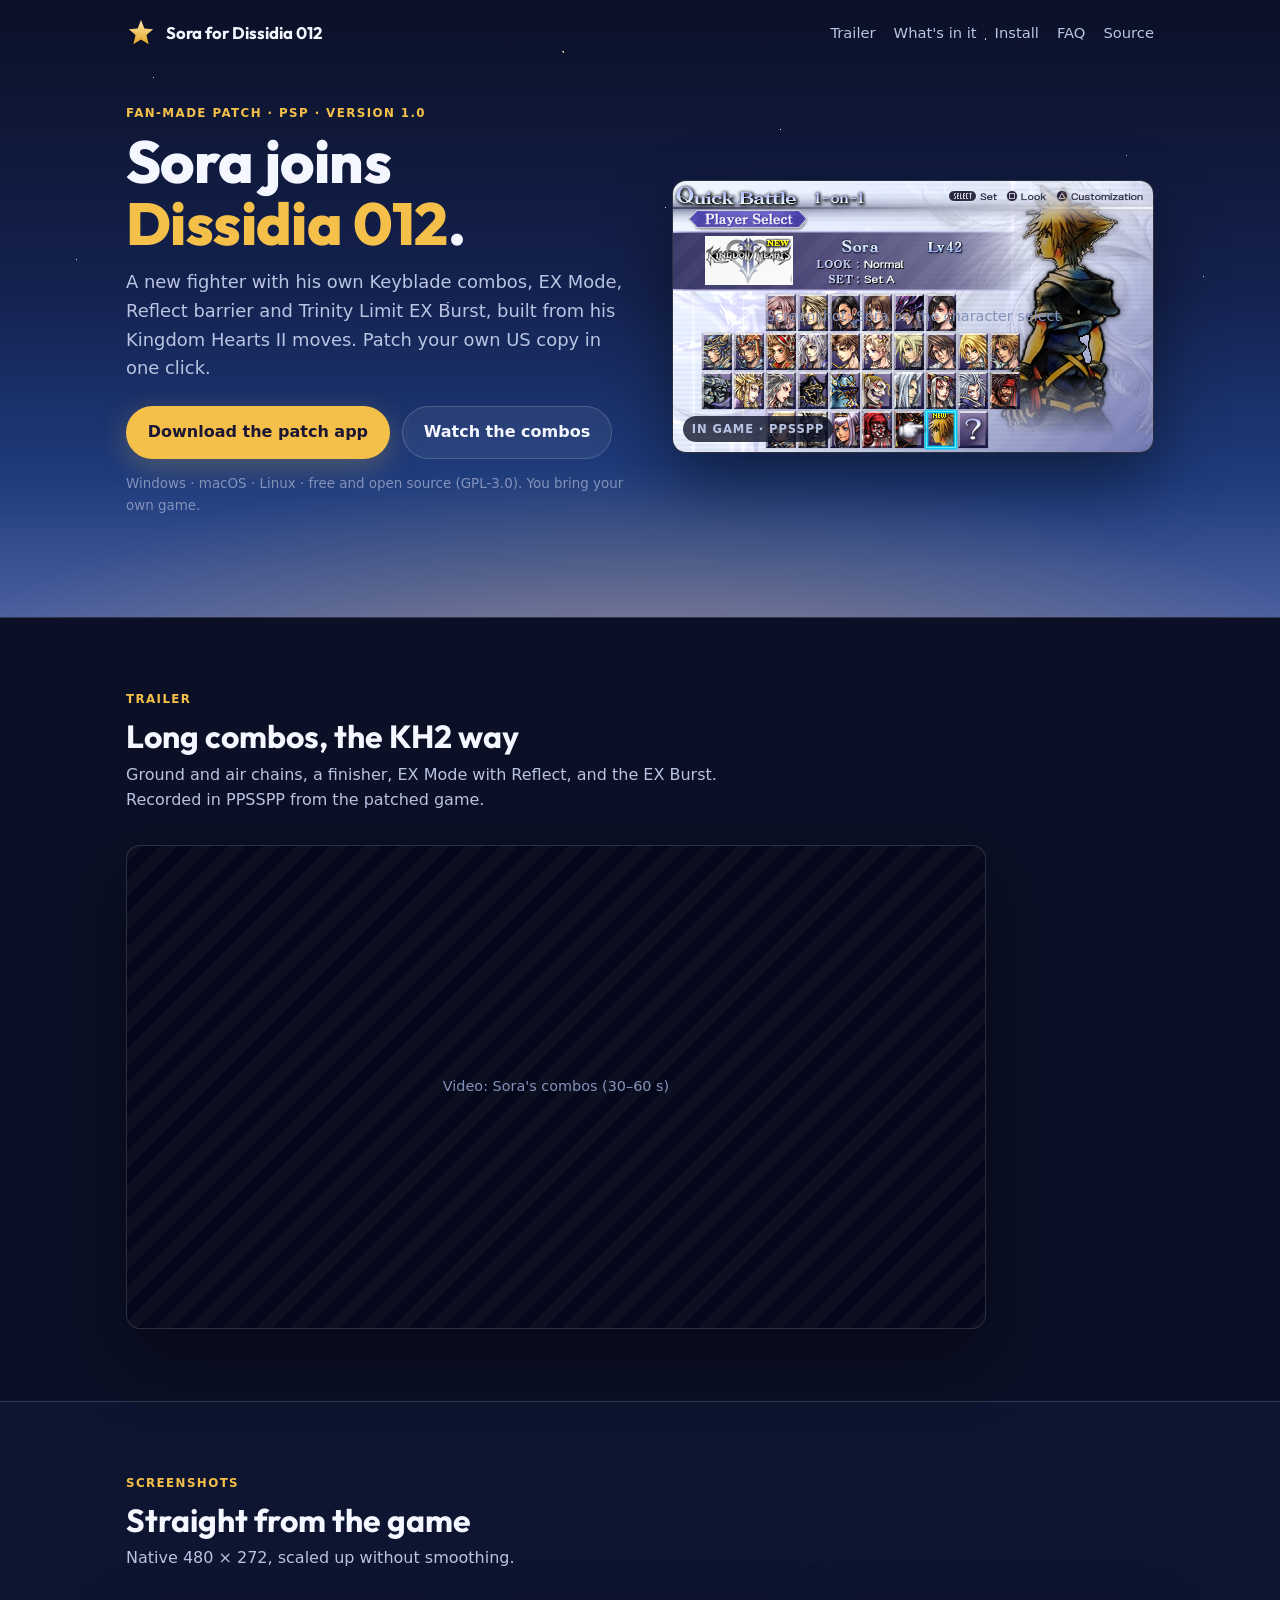
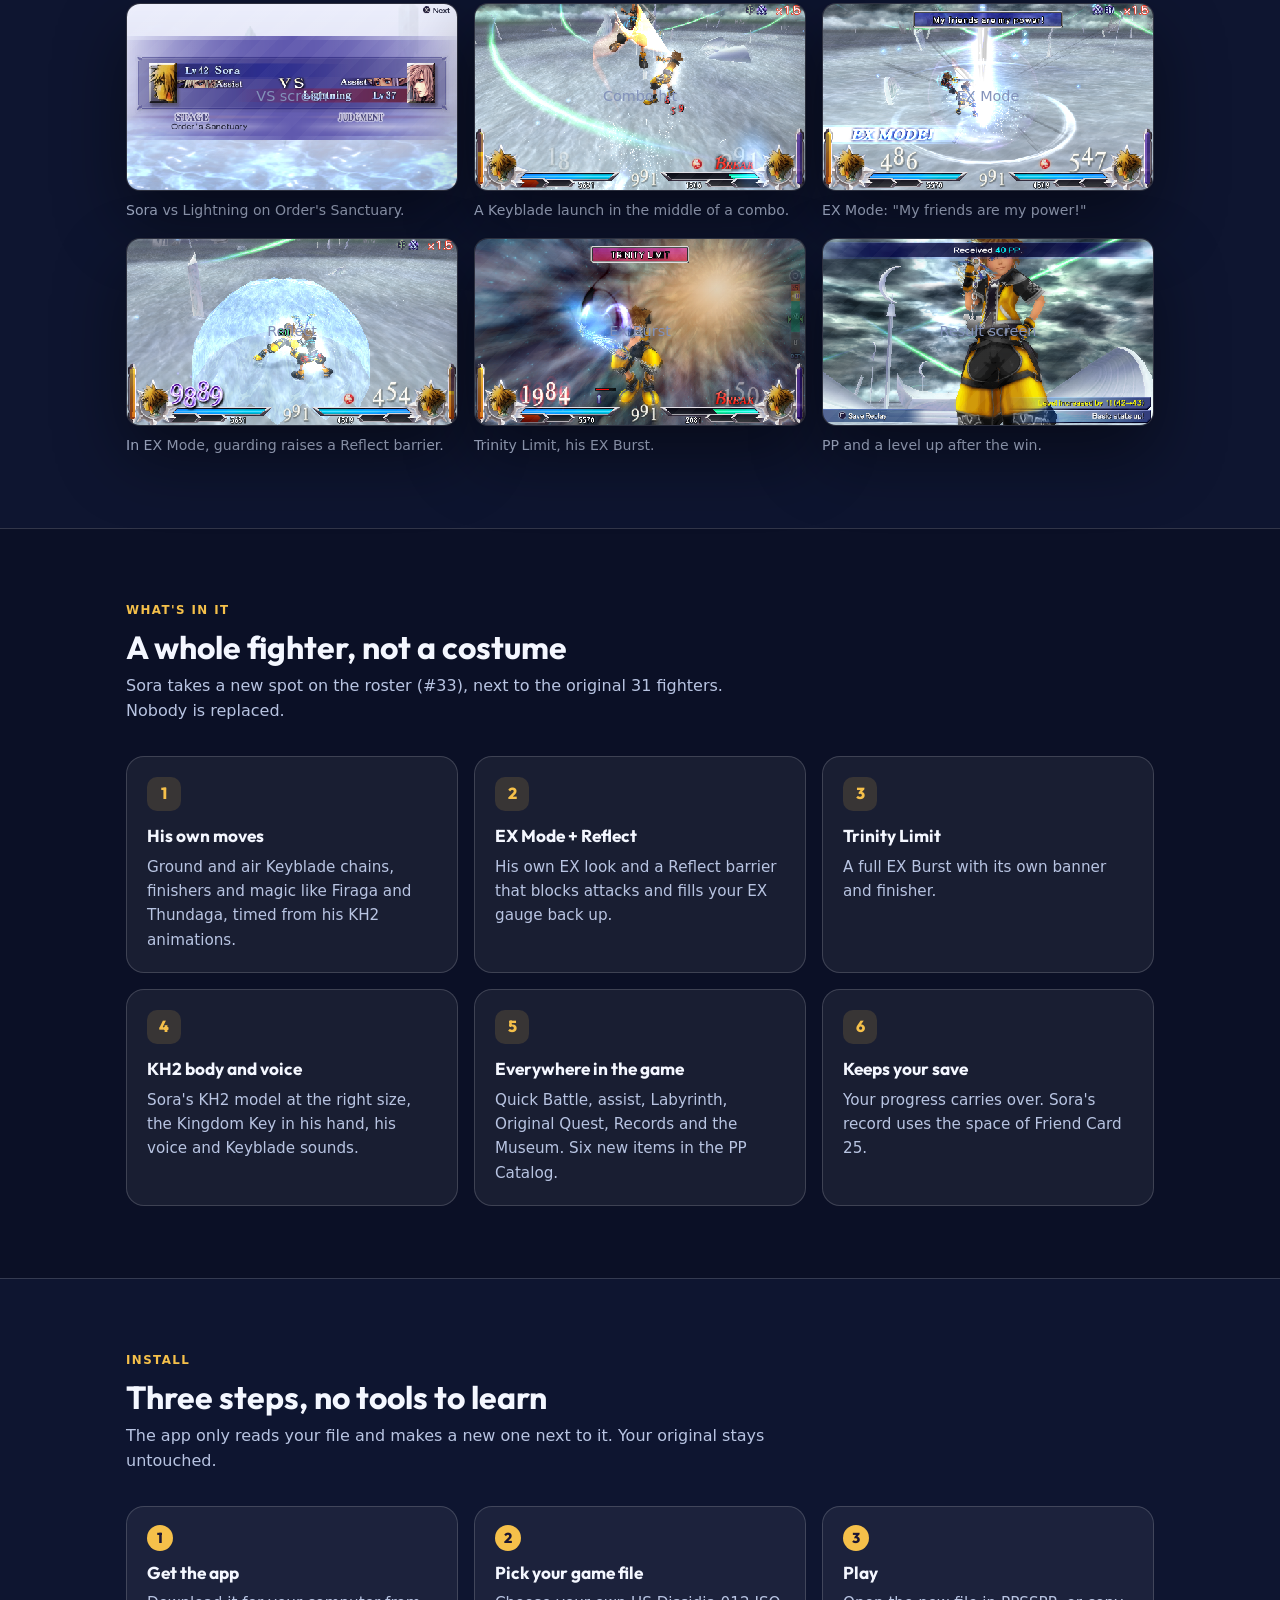
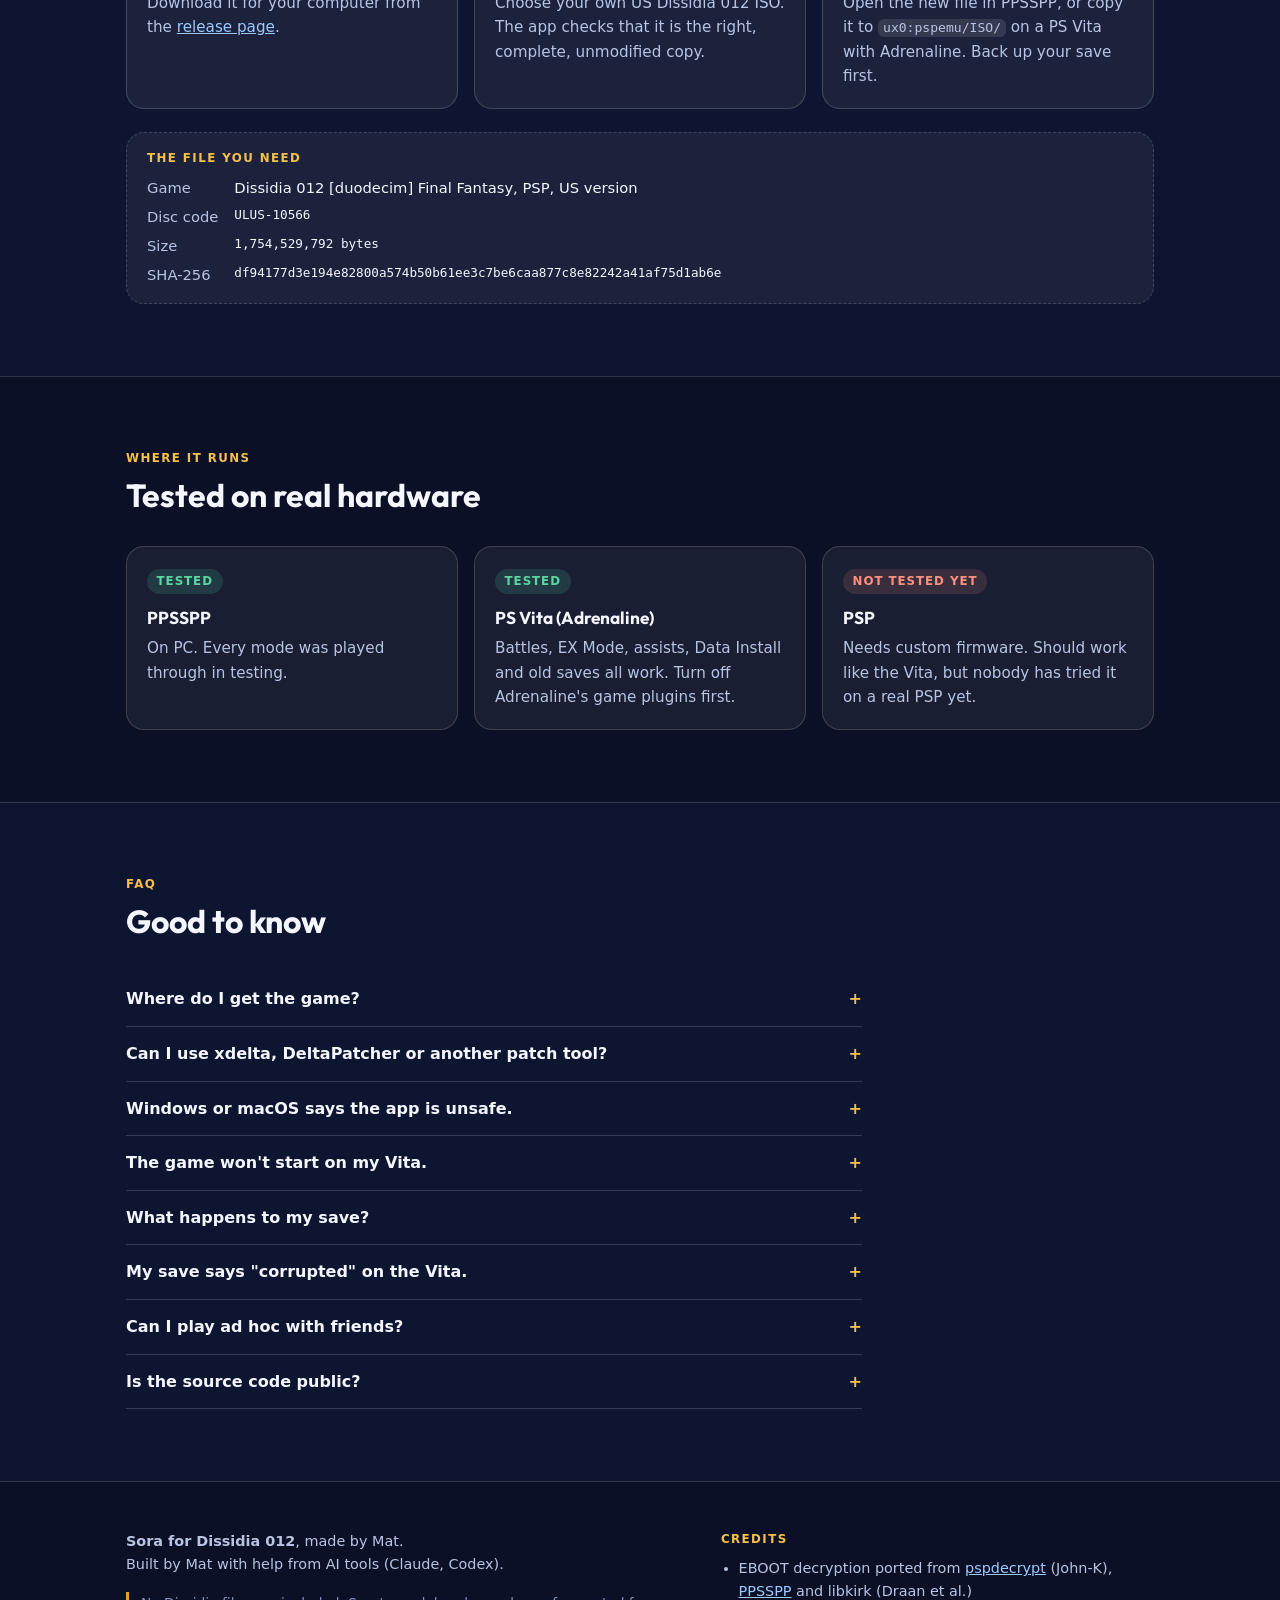
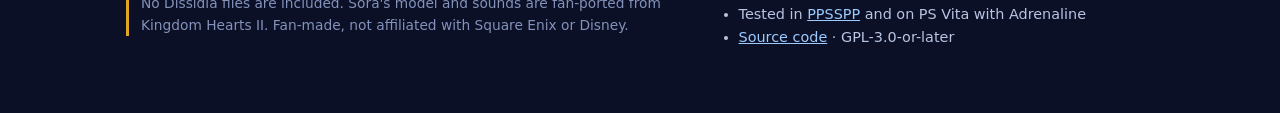
==== site/index.html @ dd11aa54 "Landing page; deploy it to Pages when a release is published site/ holds the landing page. pages.yml" ====
<!doctype html>
<html lang="en">
<head>
<meta charset="utf-8">
<meta name="viewport" content="width=device-width, initial-scale=1, viewport-fit=cover">
<title>Sora for Dissidia 012</title>
<meta name="description" content="A fan-made patch that adds Sora as a new fighter to your own US copy of Dissidia 012 for PSP. Works in PPSSPP and on PS Vita.">
<link rel="preconnect" href="https://fonts.googleapis.com">
<link rel="preconnect" href="https://fonts.gstatic.com" crossorigin>
<link rel="stylesheet" href="https://fonts.googleapis.com/css2?family=Outfit:wght@500;700;800&display=swap">
<style>
:root {
  --night: #0B1026; --deep: #142250; --dusk: #1F3C7D; --sky: #3D7BE0; --sky-light: #9CCBFF;
  --gold: #F5C04A; --gold-deep: #E0A526; --peach: #FFB58A;
  --text: #F4F7FF; --muted: #B8C4E2; --faint: #8392BA;
  --panel: rgba(255,255,255,.06); --panel-strong: rgba(255,255,255,.11); --line: rgba(255,255,255,.16);
  --ok: #5BD6A0; --warn: #FF8F7F; --on-gold: #1B1633;
  --radius: 18px;
  color-scheme: dark;
}
* { box-sizing: border-box; }
html { scroll-behavior: smooth; }
body {
  margin: 0; color: var(--text); background: var(--night);
  font: 16px/1.6 "Segoe UI Variable", "Segoe UI", system-ui, -apple-system, "SF Pro Text", Ubuntu, Cantarell, "Noto Sans", sans-serif;
}
.wrap { max-width: 1060px; margin: 0 auto; padding-left: max(16px, env(safe-area-inset-left, 0px)); padding-right: max(16px, env(safe-area-inset-right, 0px)); }
h1, h2, h3, .brand { font-family: "Outfit", "Segoe UI", system-ui, sans-serif; text-wrap: balance; }
h2 { font-size: clamp(1.5rem, 3.2vw, 2rem); line-height: 1.2; margin: 0 0 .4rem; }
h3 { font-size: 1.08rem; margin: 0 0 .3rem; }
p { margin: 0 0 .8rem; }
a { color: var(--sky-light); }
a:hover { color: var(--gold); }
.label { font-size: .74rem; font-weight: 700; letter-spacing: .12em; text-transform: uppercase; color: var(--gold); margin: 0 0 .5rem; }
.muted { color: var(--muted); }
code, .mono { font-family: ui-monospace, "SF Mono", "Cascadia Mono", "DejaVu Sans Mono", monospace; font-size: .86em; }
code { background: var(--panel-strong); padding: .1em .38em; border-radius: 6px; overflow-wrap: anywhere; }

/* ---------- top + hero: night to dawn sky (our own art, drawn in CSS) */
.sky-band { position: relative; overflow: hidden;
  background: linear-gradient(180deg, var(--night) 0%, var(--deep) 48%, var(--dusk) 78%, #4B5FA0 100%); }
.sky-band::before { content: ""; position: absolute; inset: 0 0 30% 0; opacity: .85; pointer-events: none;
  background-image:
    radial-gradient(1.4px 1.4px at 12% 18%, #fff 50%, transparent 51%), radial-gradient(1px 1px at 28% 42%, #fff 50%, transparent 51%),
    radial-gradient(1.8px 1.8px at 44% 12%, #FFE7A8 50%, transparent 51%), radial-gradient(1px 1px at 61% 30%, #fff 50%, transparent 51%),
    radial-gradient(1.4px 1.4px at 77% 9%, #fff 50%, transparent 51%), radial-gradient(1px 1px at 88% 36%, #CFE4FF 50%, transparent 51%),
    radial-gradient(1.2px 1.2px at 6% 60%, #fff 50%, transparent 51%), radial-gradient(1px 1px at 94% 64%, #fff 50%, transparent 51%),
    radial-gradient(1.6px 1.6px at 35% 70%, #CFE4FF 50%, transparent 51%), radial-gradient(1px 1px at 70% 58%, #fff 50%, transparent 51%),
    radial-gradient(1.2px 1.2px at 52% 48%, #fff 50%, transparent 51%), radial-gradient(1px 1px at 18% 80%, #fff 50%, transparent 51%);
  animation: twinkle 6s ease-in-out infinite alternate; }
.sky-band::after { content: ""; position: absolute; left: -10%; right: -10%; bottom: -140px; height: 300px; pointer-events: none;
  background: radial-gradient(ellipse at 50% 100%, rgba(255,181,138,.45), rgba(245,192,74,.12) 45%, transparent 70%); }
@keyframes twinkle { from { opacity: .55; } to { opacity: .9; } }
@media (prefers-reduced-motion: reduce) { .sky-band::before { animation: none; } html { scroll-behavior: auto; } }

header.top { position: relative; z-index: 1; padding-block: 18px 0; }
header.top .wrap { display: flex; align-items: center; justify-content: space-between; gap: 12px; flex-wrap: wrap; }
.brand { display: flex; align-items: center; gap: 10px; font-weight: 700; font-size: 1.05rem; color: var(--text); text-decoration: none; }
.brand svg { width: 30px; height: 30px; flex: none; }
nav.links { display: flex; gap: 18px; flex-wrap: wrap; font-size: .92rem; }
nav.links a { color: var(--muted); text-decoration: none; }
nav.links a:hover { color: var(--text); }

.hero { position: relative; z-index: 1; padding-block: 56px 88px; }
.hero .wrap { display: grid; grid-template-columns: 1.05fr 1fr; gap: 40px; align-items: center; }
.hero h1 { font-size: clamp(2.3rem, 6vw, 3.7rem); line-height: 1.04; margin: 0 0 .9rem; font-weight: 800; letter-spacing: -.01em; }
.hero h1 em { font-style: normal; color: var(--gold); }
.hero .lead { font-size: 1.12rem; color: var(--muted); max-width: 34rem; margin-bottom: 1.4rem; }
.hero > .wrap > div { min-width: 0; }
.cta { display: flex; gap: 12px; flex-wrap: wrap; align-items: center; }
.btn { display: inline-flex; align-items: center; gap: .5rem; font-weight: 700; font-size: 1rem; text-decoration: none;
  padding: .8rem 1.3rem; border-radius: 999px; border: 1px solid transparent; transition: transform .15s ease, background .15s ease; }
.btn:hover { transform: translateY(-1px); }
.btn-gold { background: var(--gold); color: var(--on-gold); box-shadow: 0 8px 28px rgba(245,192,74,.25); }
.btn-gold:hover { background: #FFD066; color: var(--on-gold); }
.btn-ghost { background: var(--panel); color: var(--text); border-color: var(--line); }
.btn-ghost:hover { background: var(--panel-strong); color: var(--text); }
.fine { font-size: .84rem; color: var(--faint); margin-top: .9rem; }

.screen { position: relative; border-radius: 14px; overflow: hidden; background: #05081A; border: 1px solid var(--line);
  aspect-ratio: 480 / 272; max-width: 100%; box-shadow: 0 30px 70px rgba(0,0,0,.45); }
.screen img, .screen video { width: 100%; height: 100%; object-fit: cover; display: block; image-rendering: pixelated; }
.screen .ph { position: absolute; inset: 0; display: grid; place-items: center; text-align: center; color: var(--faint); font-size: .9rem; padding: 12px;
  background: repeating-linear-gradient(135deg, rgba(255,255,255,.03) 0 12px, transparent 12px 24px); }
.screen .tag { position: absolute; left: 10px; bottom: 10px; font-size: .72rem; font-weight: 700; letter-spacing: .08em; text-transform: uppercase;
  background: rgba(11,16,38,.78); color: var(--muted); padding: .25rem .55rem; border-radius: 999px; }

/* ---------- sections */
section.block { padding-block: 72px; border-top: 1px solid var(--line); }
section.block:nth-of-type(even) { background: #0E1530; }
.intro { max-width: 40rem; margin-bottom: 2rem; }

.video-frame { max-width: 860px; }
.video-frame .screen { aspect-ratio: 16 / 9; }
.video-frame .screen video { object-fit: contain; background: #000; }

.gallery { display: grid; grid-template-columns: repeat(3, minmax(0, 1fr)); gap: 16px; }
.gallery figure { margin: 0; min-width: 0; }
.gallery figcaption { font-size: .88rem; color: var(--muted); margin-top: .5rem; }

.features { display: grid; grid-template-columns: repeat(3, minmax(0, 1fr)); gap: 16px; }
.card { background: var(--panel); border: 1px solid var(--line); border-radius: var(--radius); padding: 20px; min-width: 0; }
.card p { color: var(--muted); margin: 0; font-size: .95rem; }
.card .ic { width: 34px; height: 34px; border-radius: 10px; display: grid; place-items: center; margin-bottom: .7rem;
  background: rgba(245,192,74,.14); color: var(--gold); font-weight: 800; font-family: "Outfit", sans-serif; }

.steps { display: grid; grid-template-columns: repeat(3, minmax(0, 1fr)); gap: 16px; counter-reset: s; }
.step { position: relative; padding-top: 52px; }
.step::before { counter-increment: s; content: counter(s); position: absolute; top: 18px; left: 20px; width: 26px; height: 26px; border-radius: 50%;
  background: var(--gold); color: var(--on-gold); font: 800 .9rem/26px "Outfit", sans-serif; text-align: center; }
.check { margin-top: 1.4rem; background: var(--panel); border: 1px dashed var(--line); border-radius: var(--radius); padding: 16px 20px; }
.check dl { display: grid; grid-template-columns: max-content minmax(0, 1fr); gap: .35rem 1rem; margin: 0; font-size: .92rem; }
.check dt { color: var(--muted); }
.check dd { margin: 0; min-width: 0; overflow-wrap: anywhere; }

.platforms { display: grid; grid-template-columns: repeat(3, minmax(0, 1fr)); gap: 16px; }
.status { display: inline-block; font-size: .74rem; font-weight: 700; letter-spacing: .08em; text-transform: uppercase; padding: .2rem .6rem; border-radius: 999px; margin-bottom: .6rem; }
.status.ok { background: rgba(91,214,160,.15); color: var(--ok); }
.status.no { background: rgba(255,143,127,.14); color: var(--warn); }

.faq { max-width: 46rem; }
.faq details { border-bottom: 1px solid var(--line); padding: 14px 0; }
.faq summary { cursor: pointer; font-weight: 600; list-style: none; display: flex; justify-content: space-between; gap: 12px; }
.faq summary::-webkit-details-marker { display: none; }
.faq summary::after { content: "+"; color: var(--gold); font-weight: 800; }
.faq details[open] summary::after { content: "–"; }
.faq details p { color: var(--muted); margin: .6rem 0 0; }

footer { padding-block: 48px 64px; border-top: 1px solid var(--line); background: var(--night); font-size: .9rem; color: var(--muted); }
footer .cols { display: grid; grid-template-columns: 1.3fr 1fr; gap: 32px; }
footer .cols > div { min-width: 0; }
footer .notice { font-size: .86rem; color: var(--faint); border-left: 3px solid var(--gold-deep); padding-left: 12px; margin-top: 1rem; }
footer ul { margin: .3rem 0 0; padding-left: 1.1rem; }

@media (max-width: 860px) {
  .hero .wrap { grid-template-columns: 1fr; }
  .gallery, .features, .steps, .platforms { grid-template-columns: repeat(2, minmax(0, 1fr)); }
  footer .cols { grid-template-columns: 1fr; }
}
@media (max-width: 560px) {
  .gallery, .features, .steps, .platforms { grid-template-columns: 1fr; }
  .hero { padding-block: 36px 64px; }
  nav.links { display: none; }
  .check dl { grid-template-columns: 1fr; }
  .check dd { margin-bottom: .4rem; }
}
</style>
<style>img{max-width:100%}[hidden]{display:none!important}</style>
</head>
<body>

<div class="sky-band">
  <header class="top">
    <div class="wrap">
      <a class="brand" href="#">
        <svg viewBox="0 0 32 32" aria-hidden="true"><defs><linearGradient id="g" x1="0" y1="0" x2="0" y2="1"><stop offset="0" stop-color="#FFE7A8"/><stop offset="1" stop-color="#E0A526"/></linearGradient></defs><path d="M16 2l3.6 9.1L29 12l-7.2 6.1L24.2 28 16 22.8 7.8 28l2.4-9.9L3 12l9.4-.9z" fill="url(#g)"/></svg>
        Sora for Dissidia 012
      </a>
      <nav class="links" aria-label="Sections">
        <a href="#trailer">Trailer</a><a href="#features">What's in it</a><a href="#install">Install</a><a href="#faq">FAQ</a>
        <a href="https://github.com/MatNyaga/sora-fan-patch">Source</a>
      </nav>
    </div>
  </header>

  <div class="hero">
    <div class="wrap">
      <div>
        <p class="label">Fan-made patch · PSP · version 1.0</p>
        <h1>Sora joins <em>Dissidia 012</em>.</h1>
        <p class="lead">A new fighter with his own Keyblade combos, EX Mode, Reflect barrier and Trinity Limit EX Burst, built from his Kingdom Hearts II moves. Patch your own US copy in one click.</p>
        <div class="cta">
          <a class="btn btn-gold" href="https://github.com/MatNyaga/sora-fan-patch/releases/latest">Download the patch app</a>
          <a class="btn btn-ghost" href="#trailer">Watch the combos</a>
        </div>
        <p class="fine">Windows · macOS · Linux · free and open source (GPL-3.0). You bring your own game.</p>
      </div>
      <div class="screen" id="hero-shot">
        <img src="media/shots/01-select-sora-cell.png" alt="Sora on the character select screen" onerror="this.remove()">
        <div class="ph">Screenshot: Sora on the character select</div>
        <span class="tag">In game · PPSSPP</span>
      </div>
    </div>
  </div>
</div>

<section class="block" id="trailer">
  <div class="wrap">
    <div class="intro">
      <p class="label">Trailer</p>
      <h2>Long combos, the KH2 way</h2>
      <p class="muted">Ground and air chains, a finisher, EX Mode with Reflect, and the EX Burst. Recorded in PPSSPP from the patched game.</p>
    </div>
    <div class="video-frame">
      <div class="screen">
        <video src="media/sora-combos.mp4" poster="media/shots/04-battle-intro.png" controls preload="metadata" playsinline onerror="this.remove()"></video>
        <div class="ph">Video: Sora's combos (30–60 s)</div>
      </div>
    </div>
  </div>
</section>

<section class="block" id="shots">
  <div class="wrap">
    <div class="intro">
      <p class="label">Screenshots</p>
      <h2>Straight from the game</h2>
      <p class="muted">Native 480 × 272, scaled up without smoothing.</p>
    </div>
    <div class="gallery" id="gallery">
      <figure><div class="screen"><img src="media/shots/03-vs-screen.png" alt="VS screen, Sora against Lightning" loading="lazy" onerror="this.remove()"><div class="ph">VS screen</div></div><figcaption>Sora vs Lightning on Order's Sanctuary.</figcaption></figure>
      <figure><div class="screen"><img src="media/shots/05-combo-launch-hit.png" alt="Sora launching an opponent mid-combo" loading="lazy" onerror="this.remove()"><div class="ph">Combo hit</div></div><figcaption>A Keyblade launch in the middle of a combo.</figcaption></figure>
      <figure><div class="screen"><img src="media/shots/06-ex-mode-activation.png" alt="Sora entering EX Mode" loading="lazy" onerror="this.remove()"><div class="ph">EX Mode</div></div><figcaption>EX Mode: "My friends are my power!"</figcaption></figure>
      <figure><div class="screen"><img src="media/shots/07-ex-reflect-barrier.png" alt="Reflect barrier around Sora" loading="lazy" onerror="this.remove()"><div class="ph">Reflect</div></div><figcaption>In EX Mode, guarding raises a Reflect barrier.</figcaption></figure>
      <figure><div class="screen"><img src="media/shots/08-ex-burst-trinity-limit.png" alt="Trinity Limit EX Burst banner" loading="lazy" onerror="this.remove()"><div class="ph">EX Burst</div></div><figcaption>Trinity Limit, his EX Burst.</figcaption></figure>
      <figure><div class="screen"><img src="media/shots/10-result-screen.png" alt="Result screen after a win" loading="lazy" onerror="this.remove()"><div class="ph">Result screen</div></div><figcaption>PP and a level up after the win.</figcaption></figure>
    </div>
  </div>
</section>

<section class="block" id="features">
  <div class="wrap">
    <div class="intro">
      <p class="label">What's in it</p>
      <h2>A whole fighter, not a costume</h2>
      <p class="muted">Sora takes a new spot on the roster (#33), next to the original 31 fighters. Nobody is replaced.</p>
    </div>
    <div class="features">
      <div class="card"><div class="ic">1</div><h3>His own moves</h3><p>Ground and air Keyblade chains, finishers and magic like Firaga and Thundaga, timed from his KH2 animations.</p></div>
      <div class="card"><div class="ic">2</div><h3>EX Mode + Reflect</h3><p>His own EX look and a Reflect barrier that blocks attacks and fills your EX gauge back up.</p></div>
      <div class="card"><div class="ic">3</div><h3>Trinity Limit</h3><p>A full EX Burst with its own banner and finisher.</p></div>
      <div class="card"><div class="ic">4</div><h3>KH2 body and voice</h3><p>Sora's KH2 model at the right size, the Kingdom Key in his hand, his voice and Keyblade sounds.</p></div>
      <div class="card"><div class="ic">5</div><h3>Everywhere in the game</h3><p>Quick Battle, assist, Labyrinth, Original Quest, Records and the Museum. Six new items in the PP Catalog.</p></div>
      <div class="card"><div class="ic">6</div><h3>Keeps your save</h3><p>Your progress carries over. Sora's record uses the space of Friend Card 25.</p></div>
    </div>
  </div>
</section>

<section class="block" id="install">
  <div class="wrap">
    <div class="intro">
      <p class="label">Install</p>
      <h2>Three steps, no tools to learn</h2>
      <p class="muted">The app only reads your file and makes a new one next to it. Your original stays untouched.</p>
    </div>
    <div class="steps">
      <div class="card step"><h3>Get the app</h3><p>Download it for your computer from the <a href="https://github.com/MatNyaga/sora-fan-patch/releases/latest">release page</a>.</p></div>
      <div class="card step"><h3>Pick your game file</h3><p>Choose your own US Dissidia 012 ISO. The app checks that it is the right, complete, unmodified copy.</p></div>
      <div class="card step"><h3>Play</h3><p>Open the new file in PPSSPP, or copy it to <code>ux0:pspemu/ISO/</code> on a PS Vita with Adrenaline. Back up your save first.</p></div>
    </div>
    <div class="check">
      <p class="label">The file you need</p>
      <dl>
        <dt>Game</dt><dd>Dissidia 012 [duodecim] Final Fantasy, PSP, US version</dd>
        <dt>Disc code</dt><dd class="mono">ULUS-10566</dd>
        <dt>Size</dt><dd class="mono">1,754,529,792 bytes</dd>
        <dt>SHA-256</dt><dd class="mono">df94177d3e194e82800a574b50b61ee3c7be6caa877c8e82242a41af75d1ab6e</dd>
      </dl>
    </div>
  </div>
</section>

<section class="block" id="platforms">
  <div class="wrap">
    <div class="intro">
      <p class="label">Where it runs</p>
      <h2>Tested on real hardware</h2>
    </div>
    <div class="platforms">
      <div class="card"><span class="status ok">Tested</span><h3>PPSSPP</h3><p>On PC. Every mode was played through in testing.</p></div>
      <div class="card"><span class="status ok">Tested</span><h3>PS Vita (Adrenaline)</h3><p>Battles, EX Mode, assists, Data Install and old saves all work. Turn off Adrenaline's game plugins first.</p></div>
      <div class="card"><span class="status no">Not tested yet</span><h3>PSP</h3><p>Needs custom firmware. Should work like the Vita, but nobody has tried it on a real PSP yet.</p></div>
    </div>
  </div>
</section>

<section class="block" id="faq">
  <div class="wrap">
    <div class="intro"><p class="label">FAQ</p><h2>Good to know</h2></div>
    <div class="faq">
      <details><summary>Where do I get the game?</summary><p>From your own copy. This page never links to game files, and the patch contains no Dissidia files. Make the ISO from your own UMD.</p></details>
      <details><summary>Can I use xdelta, DeltaPatcher or another patch tool?</summary><p>No. The patch is made against the game's program file unlocked, which only this app does, from your copy, while it works. The app is small and does everything offline.</p></details>
      <details><summary>Windows or macOS says the app is unsafe.</summary><p>The app isn't code-signed, so the system warns once. Windows: "More info" → "Run anyway". macOS: System Settings → Privacy &amp; Security → "Open Anyway" (older macOS: right-click the app → Open).</p></details>
      <details><summary>The game won't start on my Vita.</summary><p>Turn off Adrenaline's game plugins: hold R while Adrenaline starts → Recovery → Plugins → set every "game" line to Disabled. Old plugin packs stop the game from starting, with or without the patch.</p></details>
      <details><summary>What happens to my save?</summary><p>Back it up first. Sora's progress uses the space of Friend Card 25, so you keep 24 Friend Cards (lock the ones you want to keep). Going back to the original game with that save isn't supported, so restore your backup instead.</p></details>
      <details><summary>My save says "corrupted" on the Vita.</summary><p>A save that was first created in PPSSPP may not load on real hardware, even with the original game. Saves made on a real PSP or Vita work fine.</p></details>
      <details><summary>Can I play ad hoc with friends?</summary><p>Only if both players use this same Sora version. Friend Cards and ghosts from the unmodded game aren't supported.</p></details>
      <details><summary>Is the source code public?</summary><p>Yes. The patch app is free software under the GNU GPL v3. <a href="https://github.com/MatNyaga/sora-fan-patch">Source on GitHub</a>.</p></details>
    </div>
  </div>
</section>

<footer>
  <div class="wrap cols">
    <div>
      <p><strong>Sora for Dissidia 012</strong>, made by Mat.<br>Built by Mat with help from AI tools (Claude, Codex).</p>
      <p class="notice">No Dissidia files are included. Sora's model and sounds are fan-ported from Kingdom Hearts II. Fan-made, not affiliated with Square Enix or Disney.</p>
    </div>
    <div>
      <p class="label">Credits</p>
      <ul>
        <li>EBOOT decryption ported from <a href="https://github.com/John-K/pspdecrypt">pspdecrypt</a> (John-K), <a href="https://github.com/hrydgard/ppsspp">PPSSPP</a> and libkirk (Draan et al.)</li>
        <li>Tested in <a href="https://www.ppsspp.org/">PPSSPP</a> and on PS Vita with Adrenaline</li>
        <li><a href="https://github.com/MatNyaga/sora-fan-patch">Source code</a> · GPL-3.0-or-later</li>
      </ul>
    </div>
  </div>
</footer>
</body>
</html>
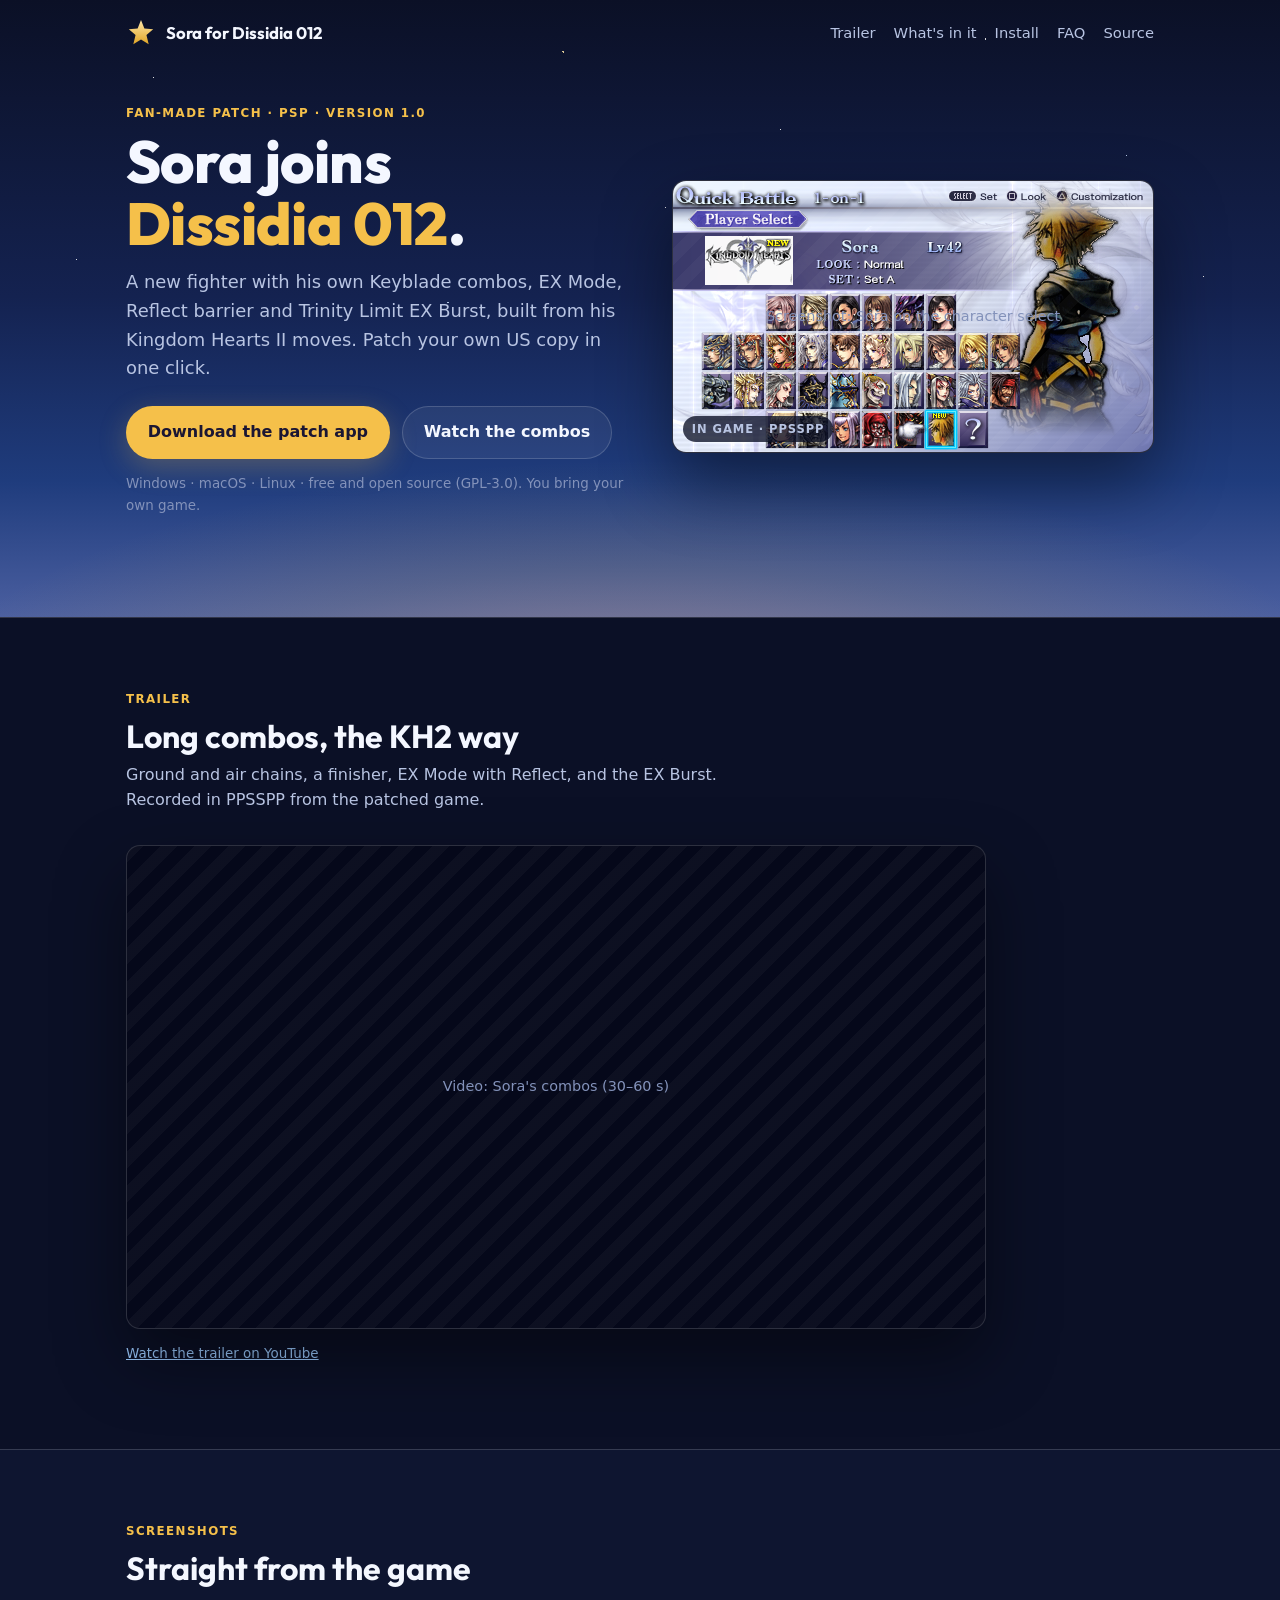
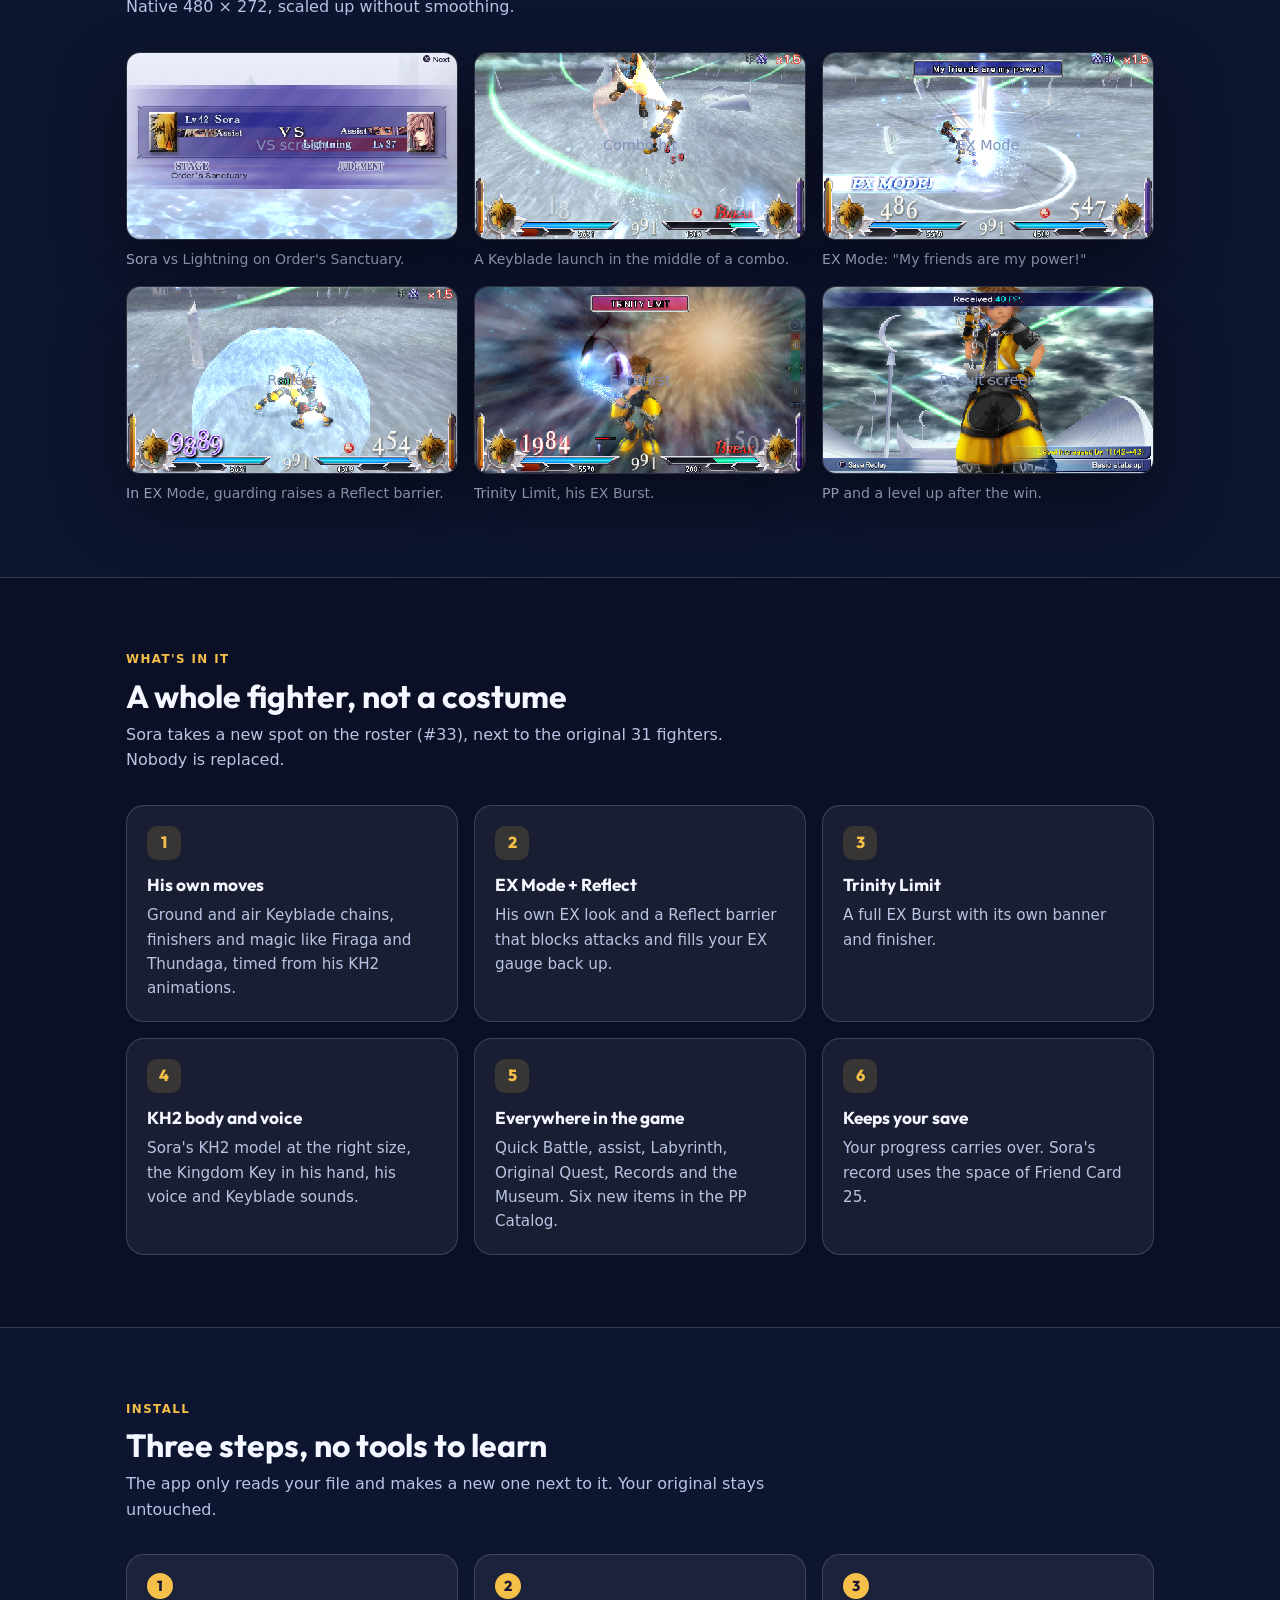
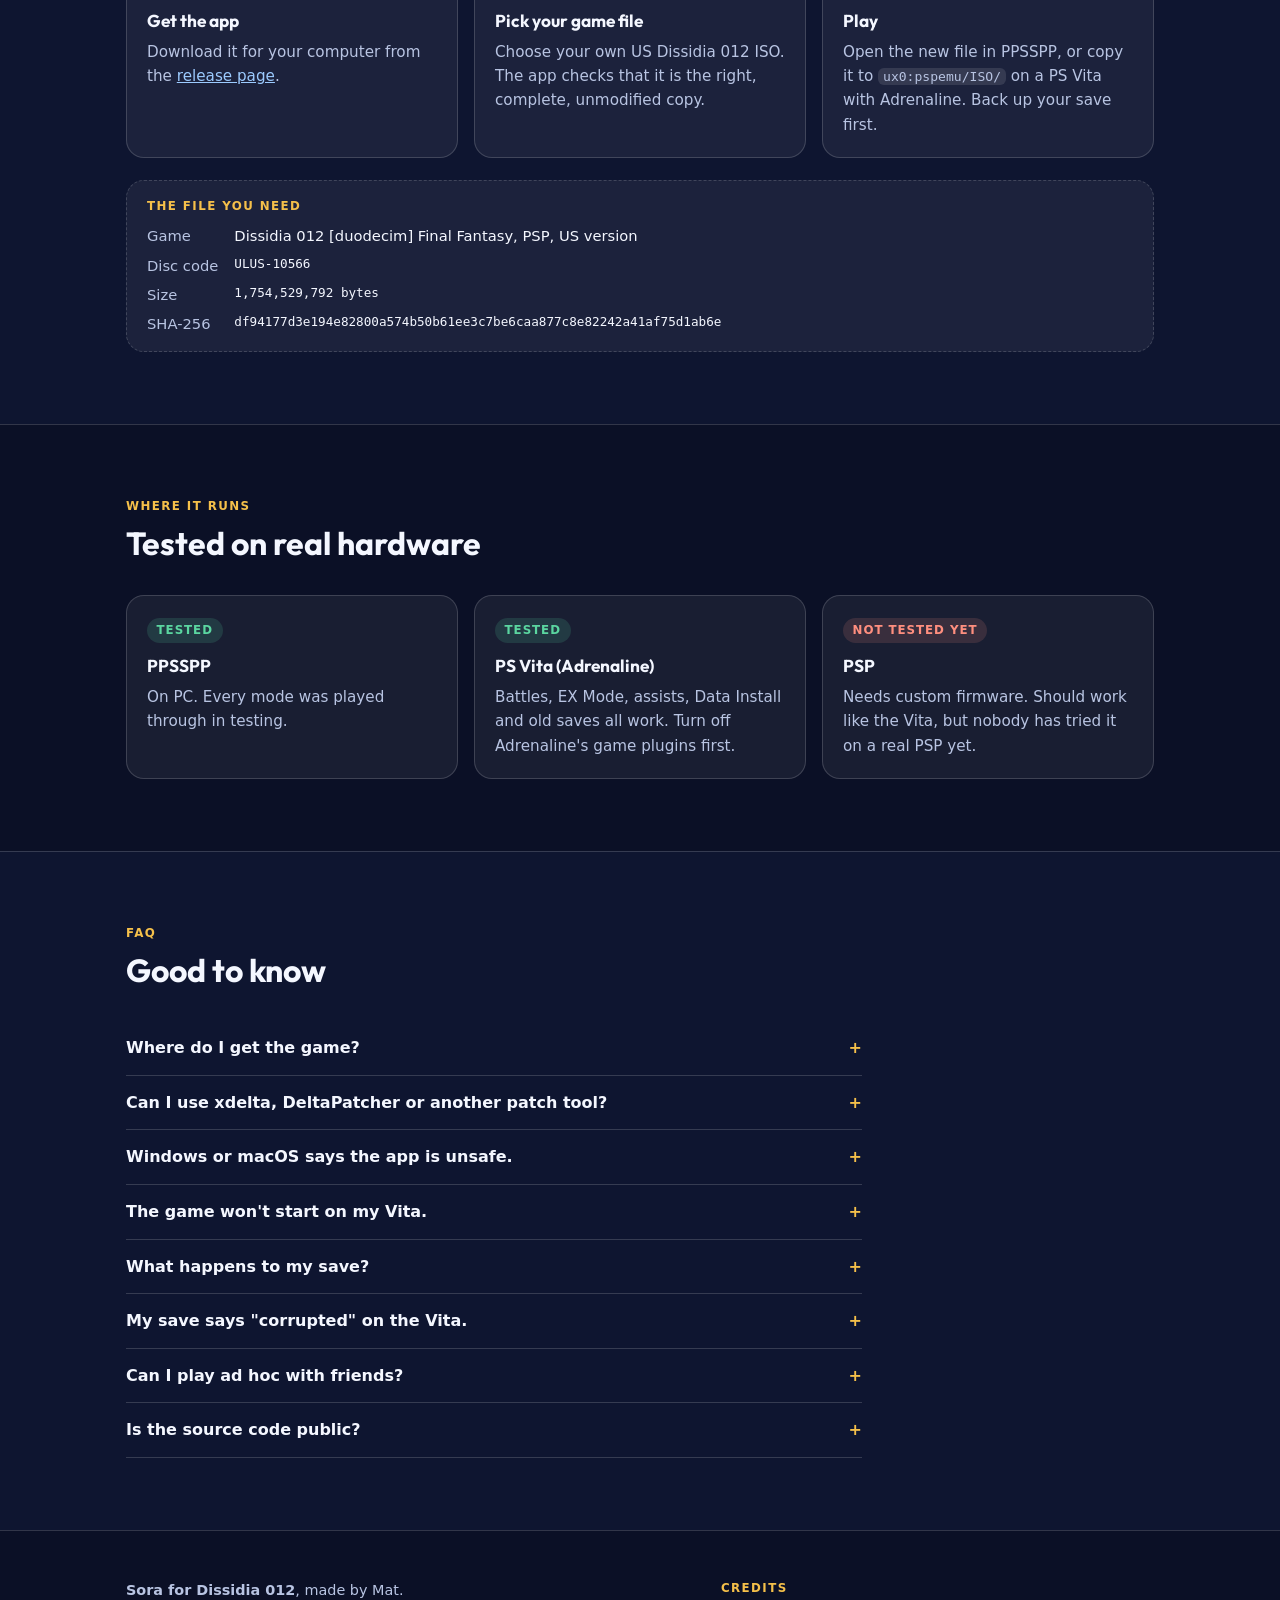
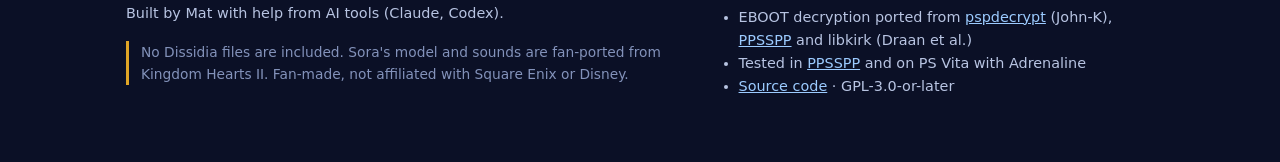
==== commit dbac59d5: "Link trailer to uploaded YouTube video" ====
--- a/site/index.html
+++ b/site/index.html
@@ -196,6 +196,7 @@
         <video src="media/sora-combos.mp4" poster="media/shots/04-battle-intro.png" controls preload="metadata" playsinline onerror="this.remove()"></video>
         <div class="ph">Video: Sora's combos (30–60 s)</div>
       </div>
+      <p class="fine"><a href="https://youtu.be/O1N8QRkI5rk">Watch the trailer on YouTube</a></p>
     </div>
   </div>
 </section>
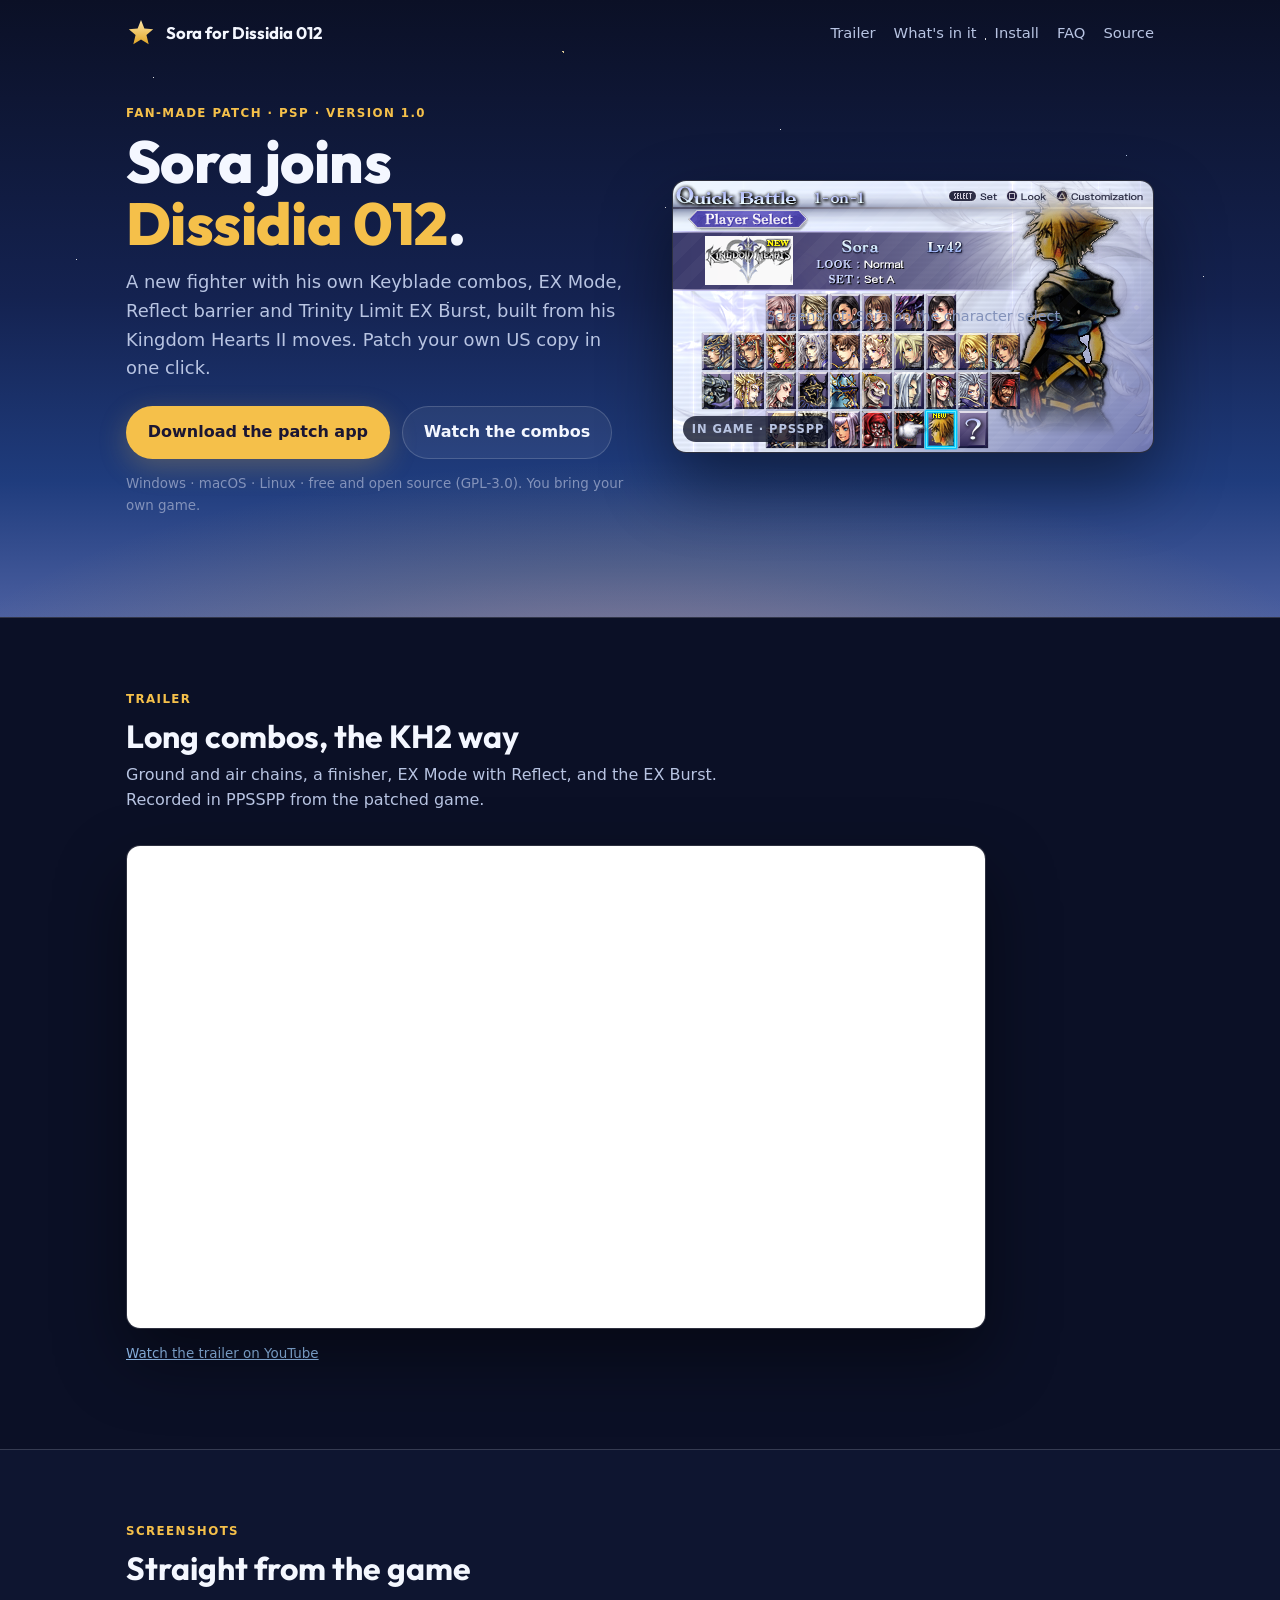
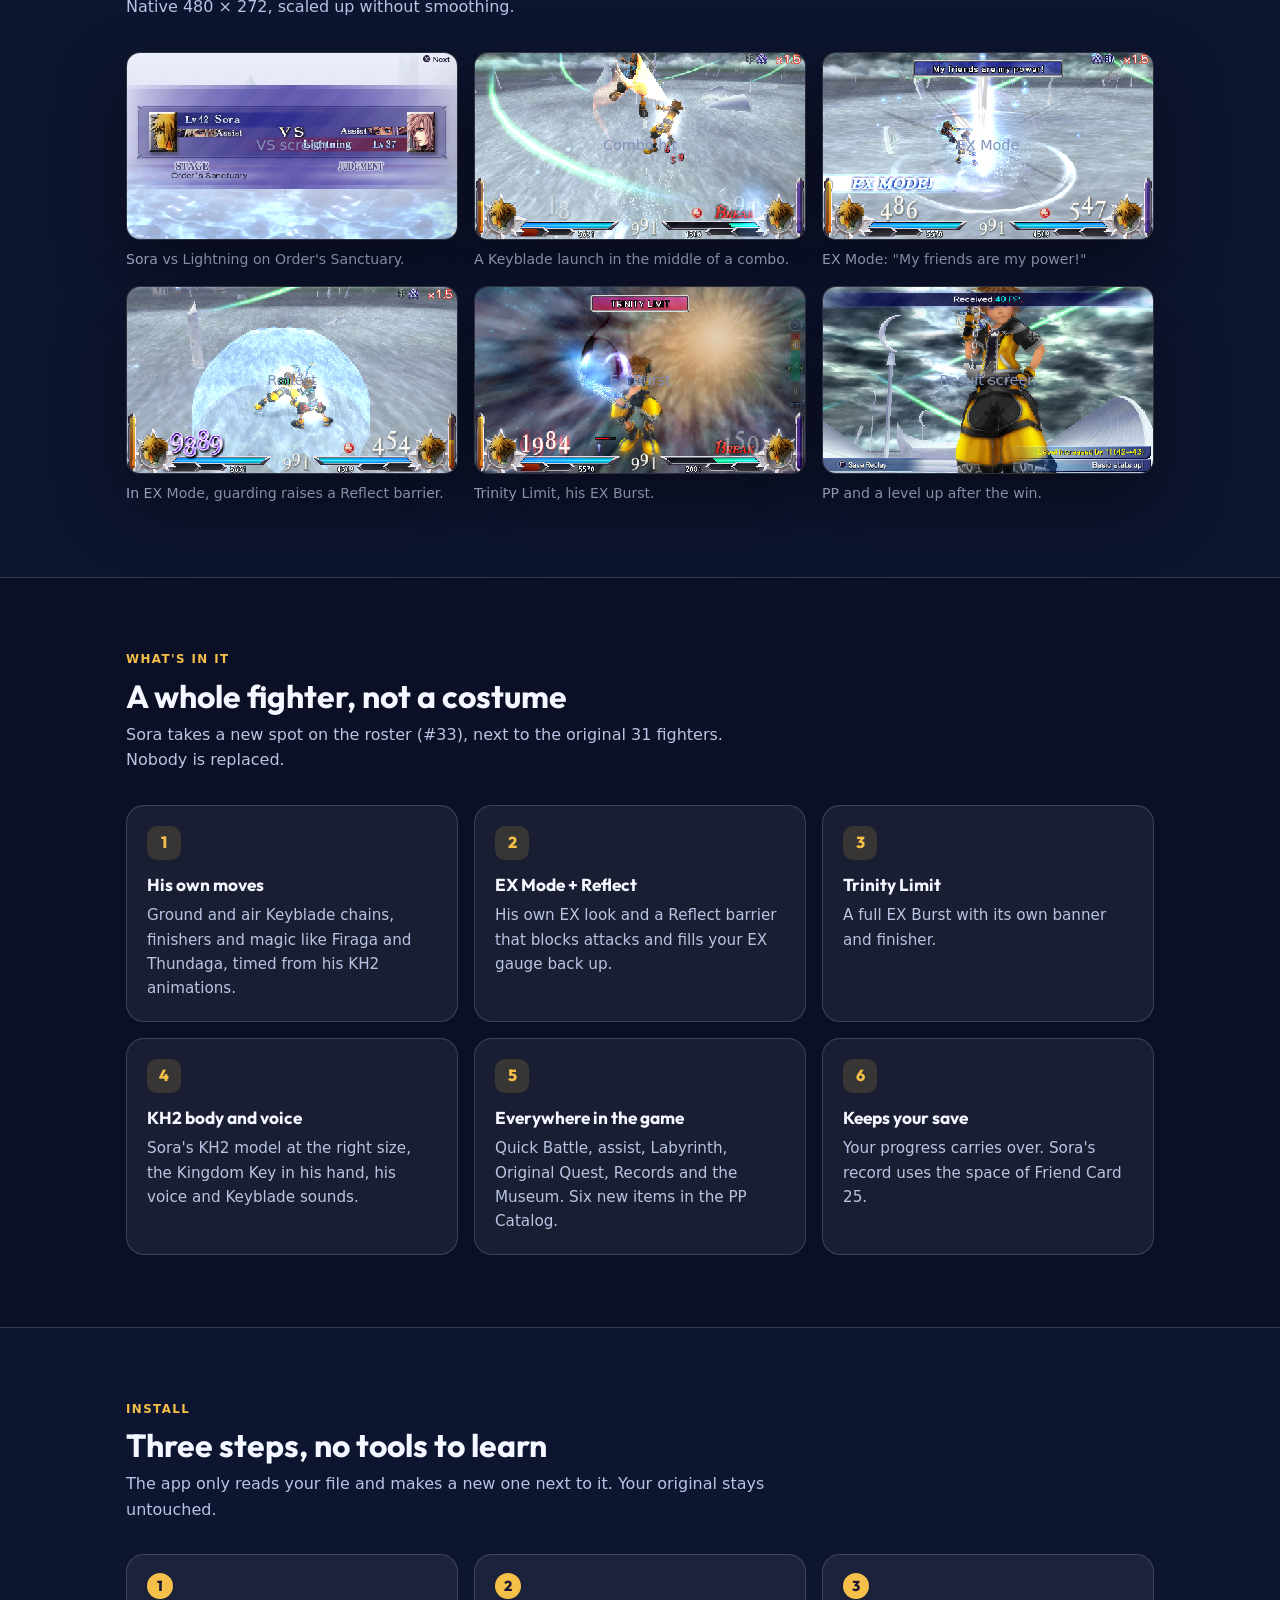
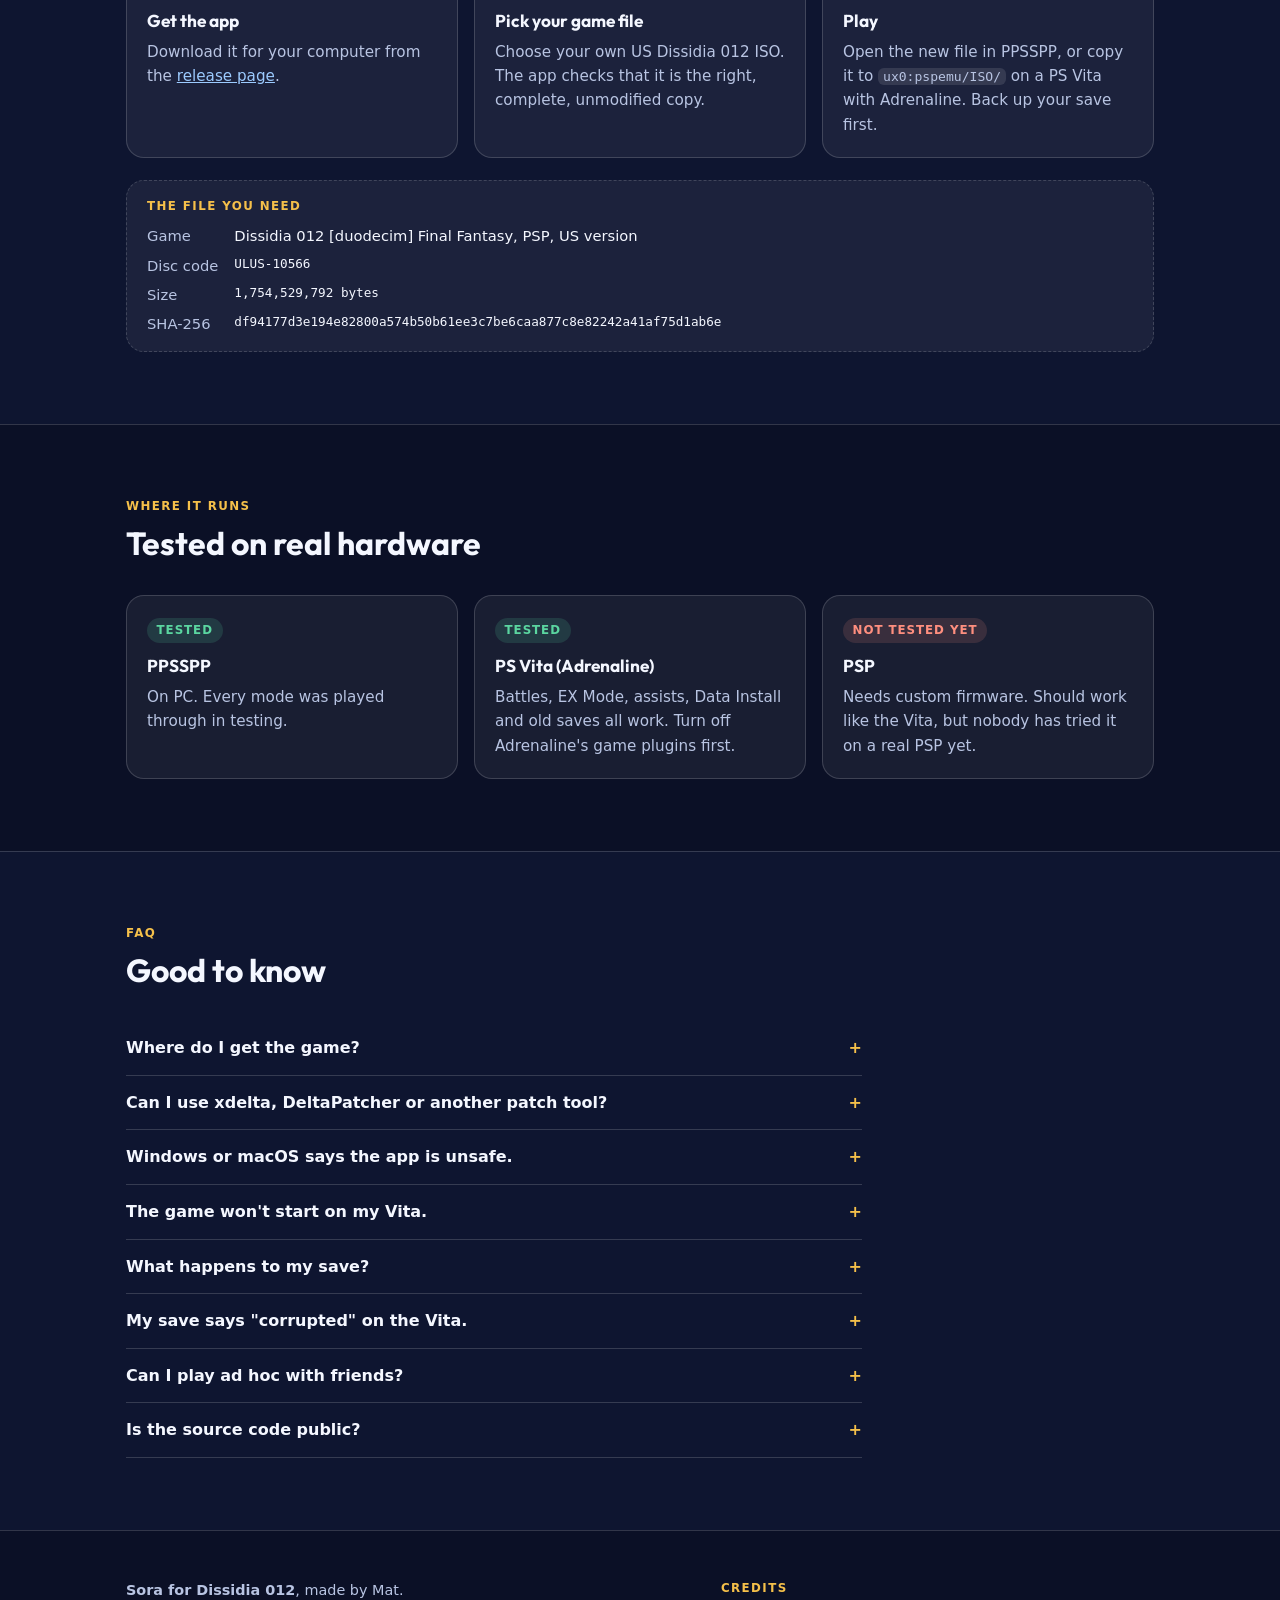
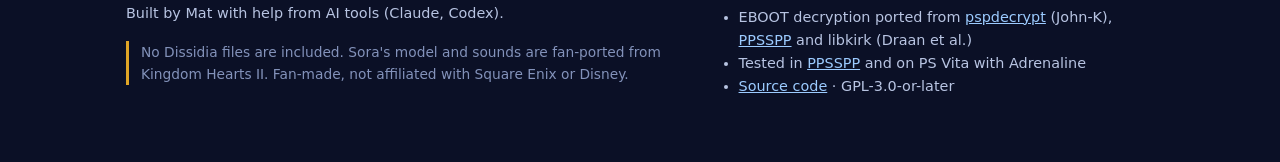
==== commit c9f87b6c: "Replace blocked trailer player with YouTube embed" ====
--- a/site/index.html
+++ b/site/index.html
@@ -92,7 +92,7 @@
 
 .video-frame { max-width: 860px; }
 .video-frame .screen { aspect-ratio: 16 / 9; }
-.video-frame .screen video { object-fit: contain; background: #000; }
+.video-frame .screen iframe { width: 100%; height: 100%; display: block; border: 0; }
 
 .gallery { display: grid; grid-template-columns: repeat(3, minmax(0, 1fr)); gap: 16px; }
 .gallery figure { margin: 0; min-width: 0; }
@@ -193,8 +193,7 @@
     </div>
     <div class="video-frame">
       <div class="screen">
-        <video src="media/sora-combos.mp4" poster="media/shots/04-battle-intro.png" controls preload="metadata" playsinline onerror="this.remove()"></video>
-        <div class="ph">Video: Sora's combos (30–60 s)</div>
+        <iframe src="https://www.youtube-nocookie.com/embed/O1N8QRkI5rk" title="Sora for Dissidia 012 — gameplay trailer" loading="lazy" referrerpolicy="strict-origin-when-cross-origin" allow="accelerometer; autoplay; clipboard-write; encrypted-media; gyroscope; picture-in-picture; web-share" allowfullscreen></iframe>
       </div>
       <p class="fine"><a href="https://youtu.be/O1N8QRkI5rk">Watch the trailer on YouTube</a></p>
     </div>
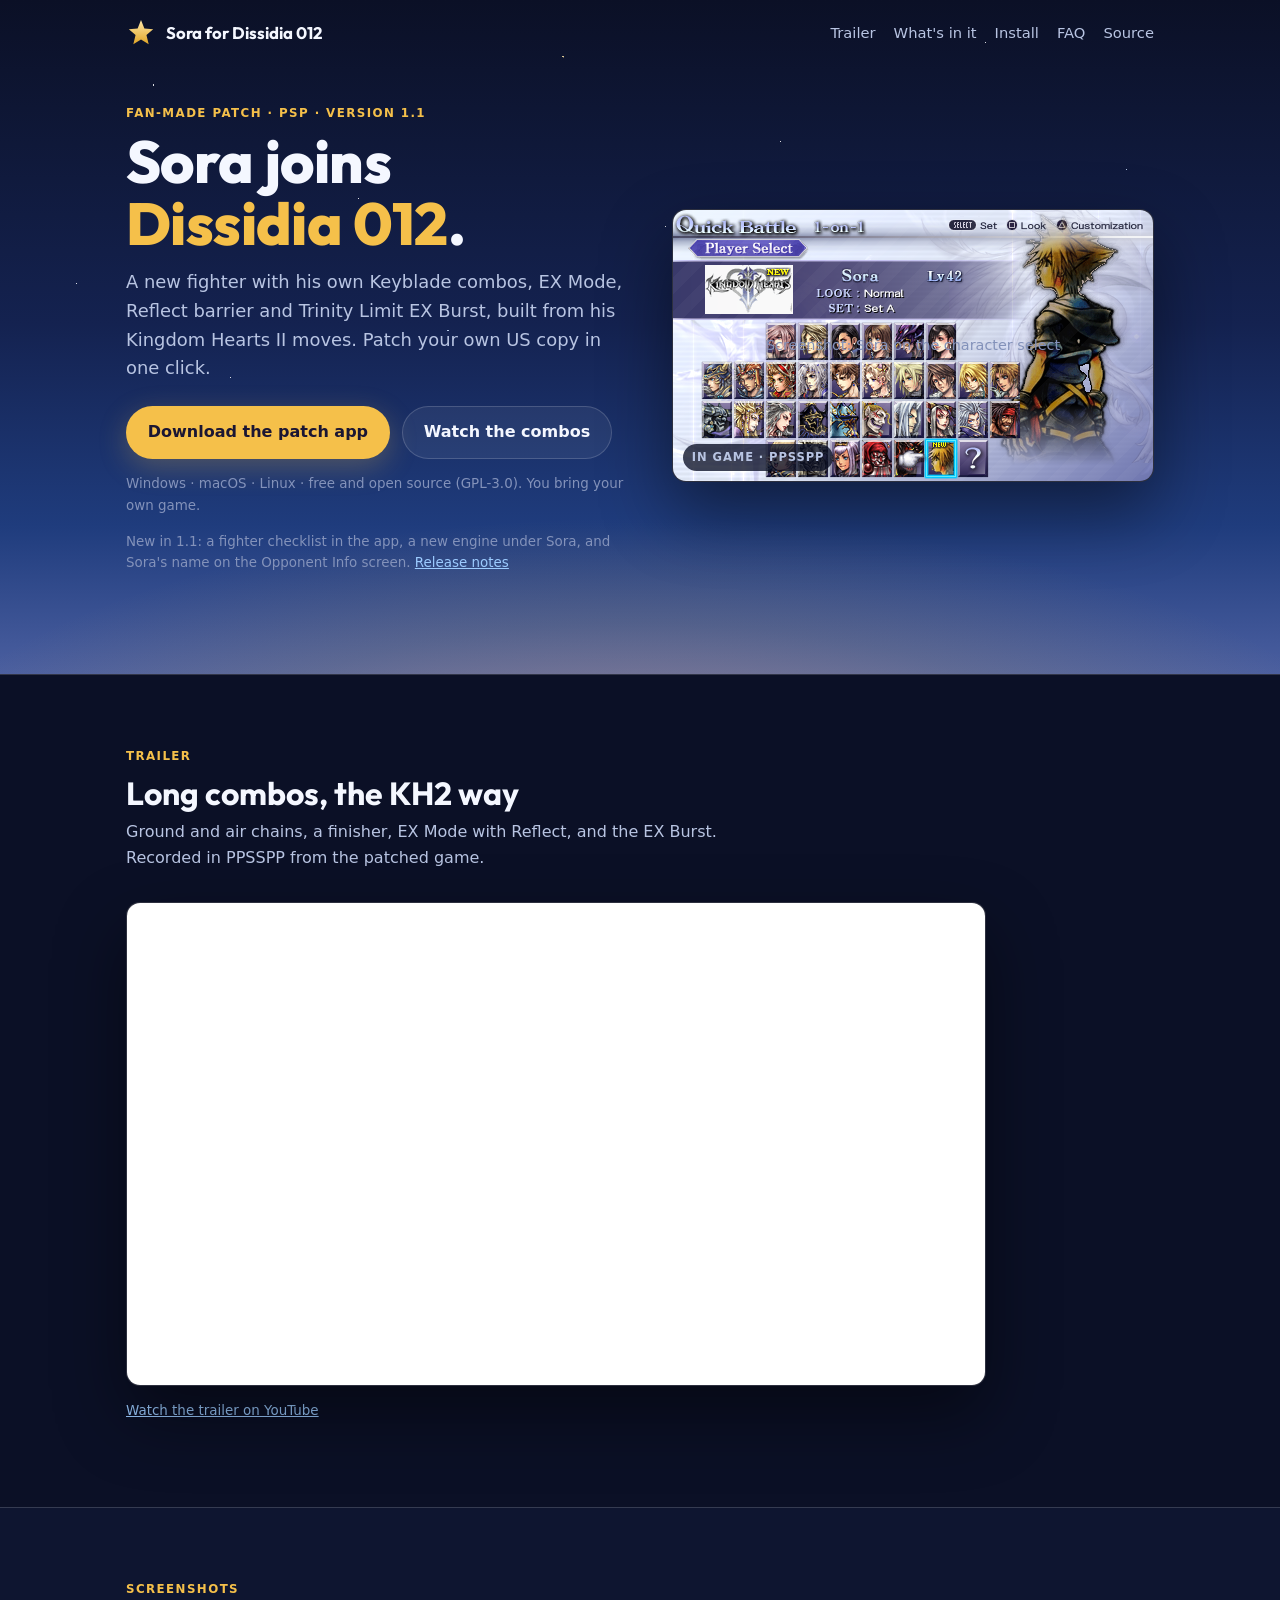
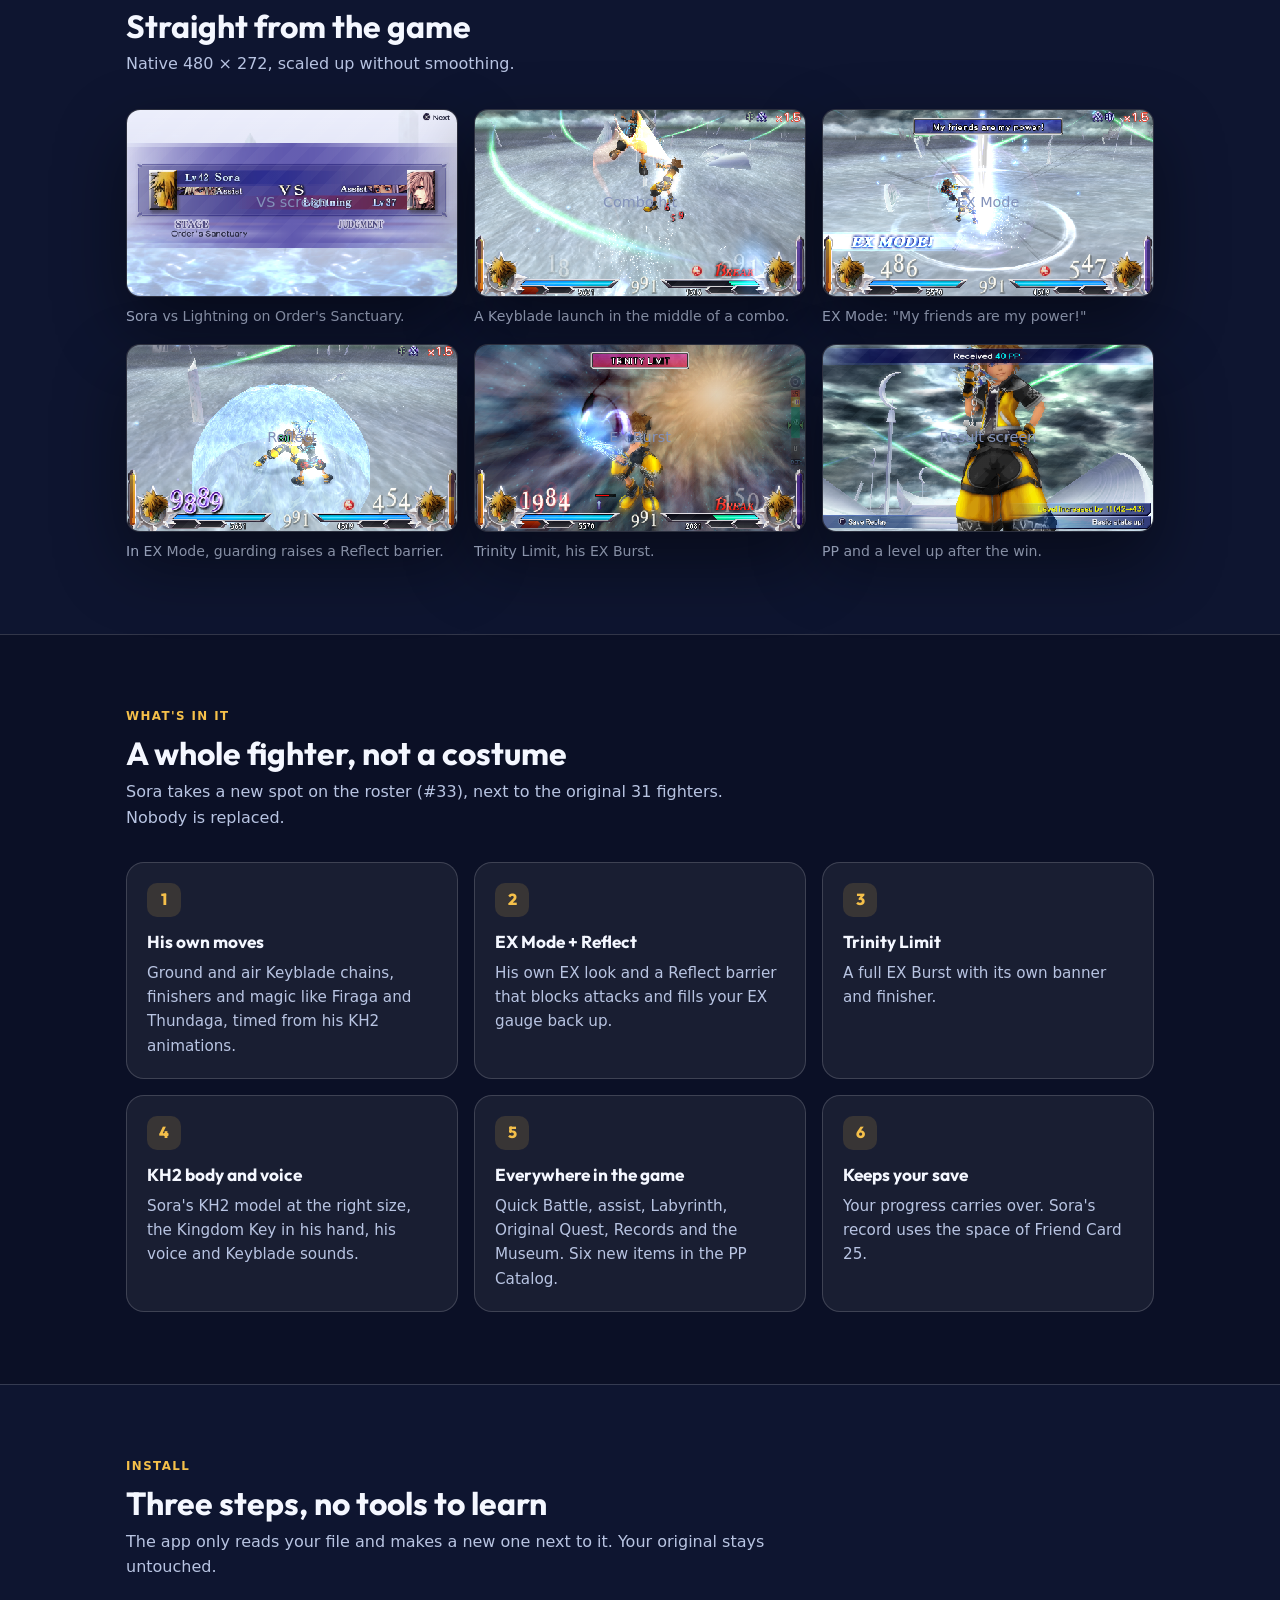
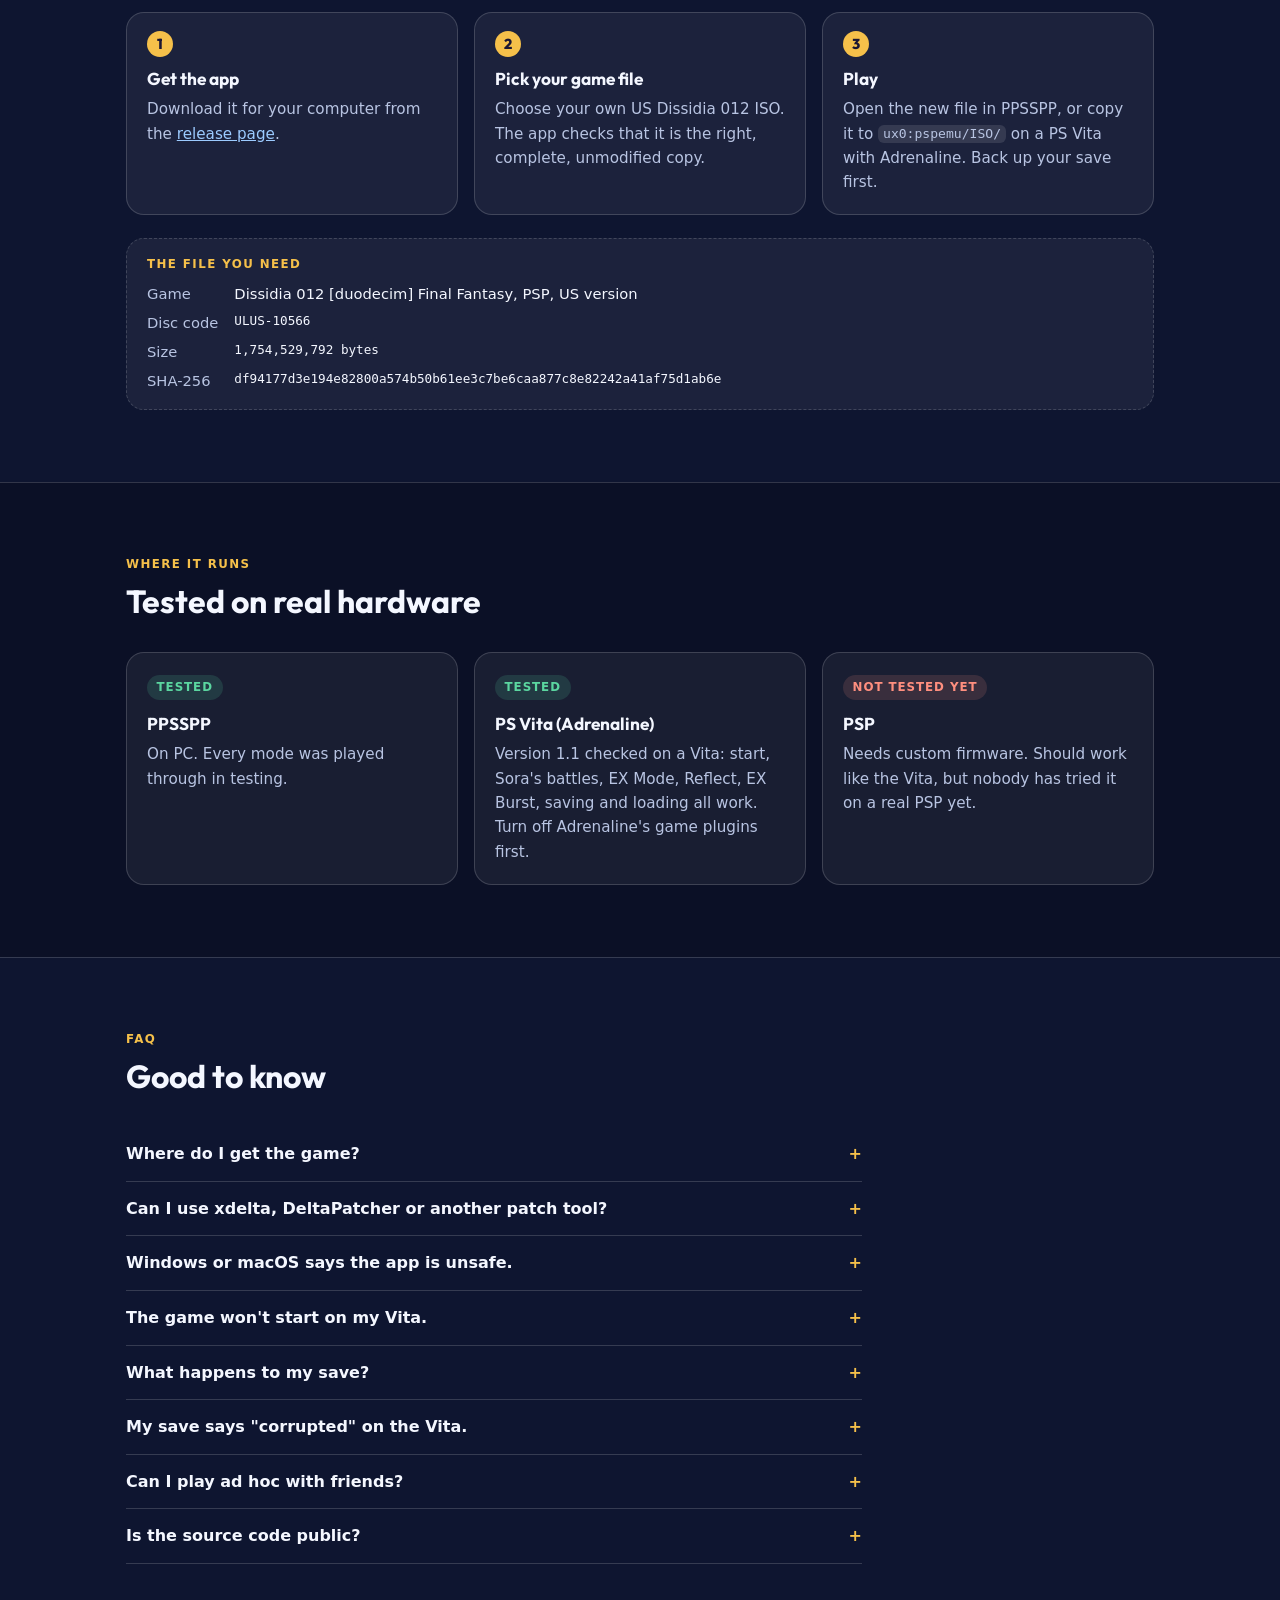
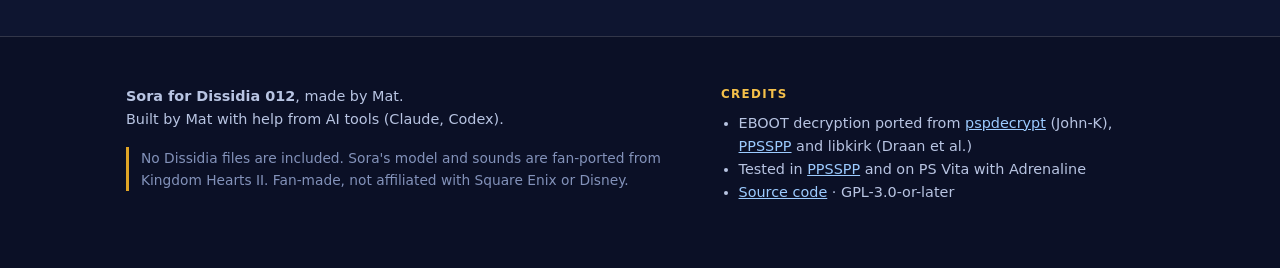
==== commit cf4bb9af: "Docs for 1.1: changelog, PS Vita tested, what's new Add CHANGELOG.md (1.0.0, 1.1.0). README: where t" ====
--- a/site/index.html
+++ b/site/index.html
@@ -166,7 +166,7 @@
   <div class="hero">
     <div class="wrap">
       <div>
-        <p class="label">Fan-made patch · PSP · version 1.0</p>
+        <p class="label">Fan-made patch · PSP · version 1.1</p>
         <h1>Sora joins <em>Dissidia 012</em>.</h1>
         <p class="lead">A new fighter with his own Keyblade combos, EX Mode, Reflect barrier and Trinity Limit EX Burst, built from his Kingdom Hearts II moves. Patch your own US copy in one click.</p>
         <div class="cta">
@@ -174,6 +174,7 @@
           <a class="btn btn-ghost" href="#trailer">Watch the combos</a>
         </div>
         <p class="fine">Windows · macOS · Linux · free and open source (GPL-3.0). You bring your own game.</p>
+        <p class="fine">New in 1.1: a fighter checklist in the app, a new engine under Sora, and Sora's name on the Opponent Info screen. <a href="https://github.com/MatNyaga/sora-fan-patch/releases/latest">Release notes</a></p>
       </div>
       <div class="screen" id="hero-shot">
         <img src="media/shots/01-select-sora-cell.png" alt="Sora on the character select screen" onerror="this.remove()">
@@ -268,7 +269,7 @@
     </div>
     <div class="platforms">
       <div class="card"><span class="status ok">Tested</span><h3>PPSSPP</h3><p>On PC. Every mode was played through in testing.</p></div>
-      <div class="card"><span class="status ok">Tested</span><h3>PS Vita (Adrenaline)</h3><p>Battles, EX Mode, assists, Data Install and old saves all work. Turn off Adrenaline's game plugins first.</p></div>
+      <div class="card"><span class="status ok">Tested</span><h3>PS Vita (Adrenaline)</h3><p>Version 1.1 checked on a Vita: start, Sora's battles, EX Mode, Reflect, EX Burst, saving and loading all work. Turn off Adrenaline's game plugins first.</p></div>
       <div class="card"><span class="status no">Not tested yet</span><h3>PSP</h3><p>Needs custom firmware. Should work like the Vita, but nobody has tried it on a real PSP yet.</p></div>
     </div>
   </div>
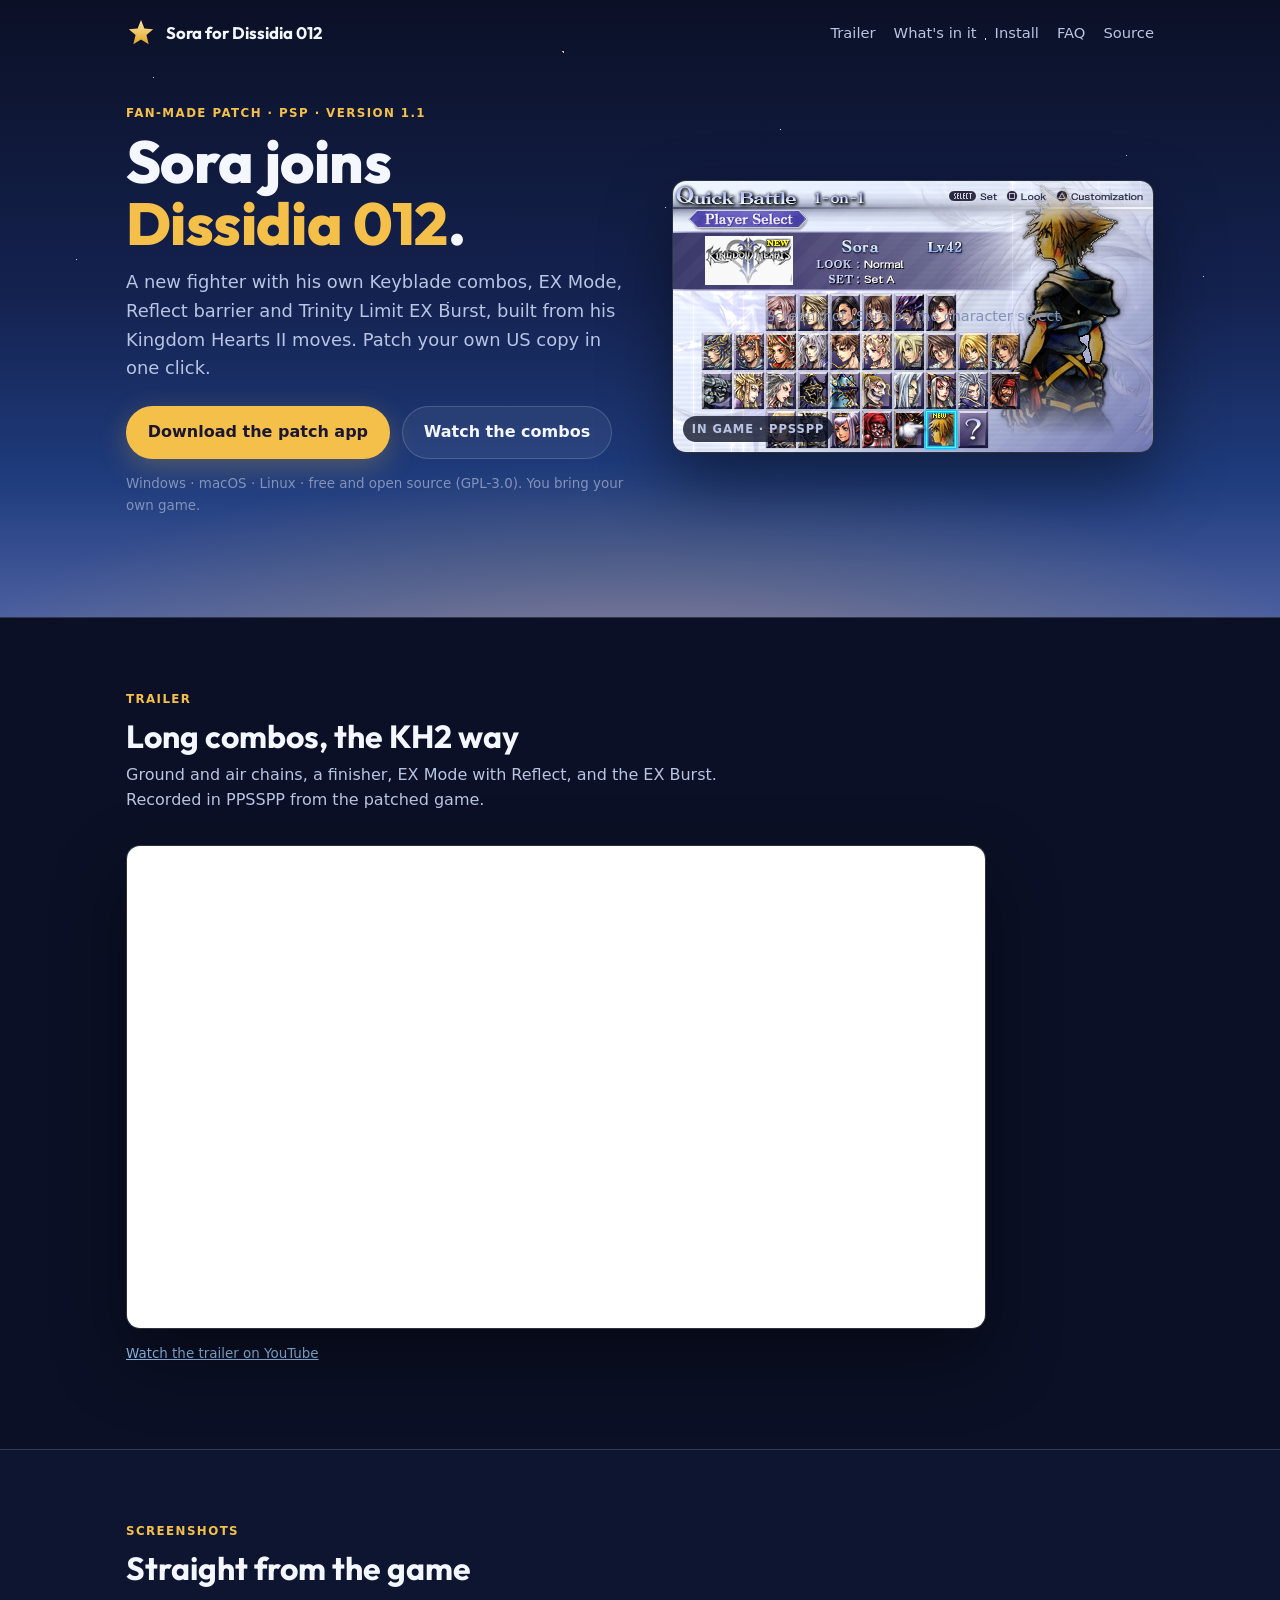
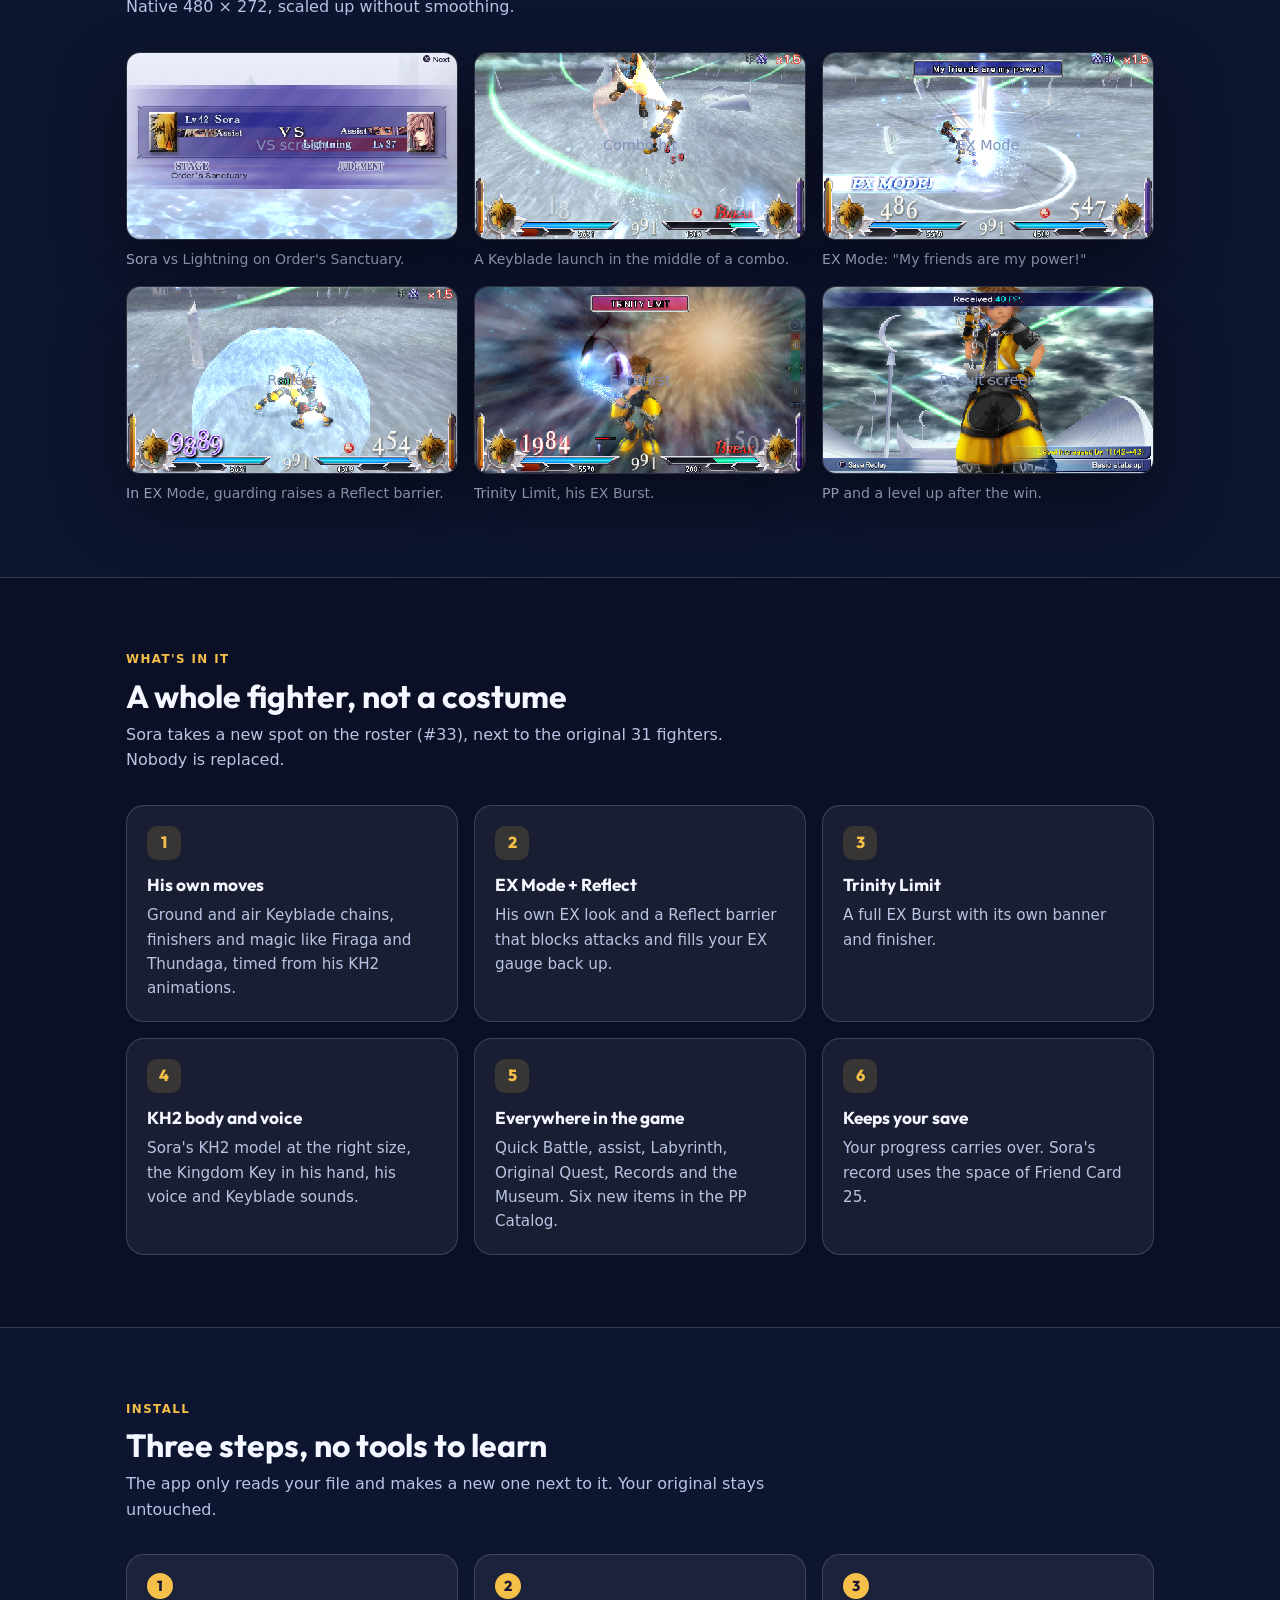
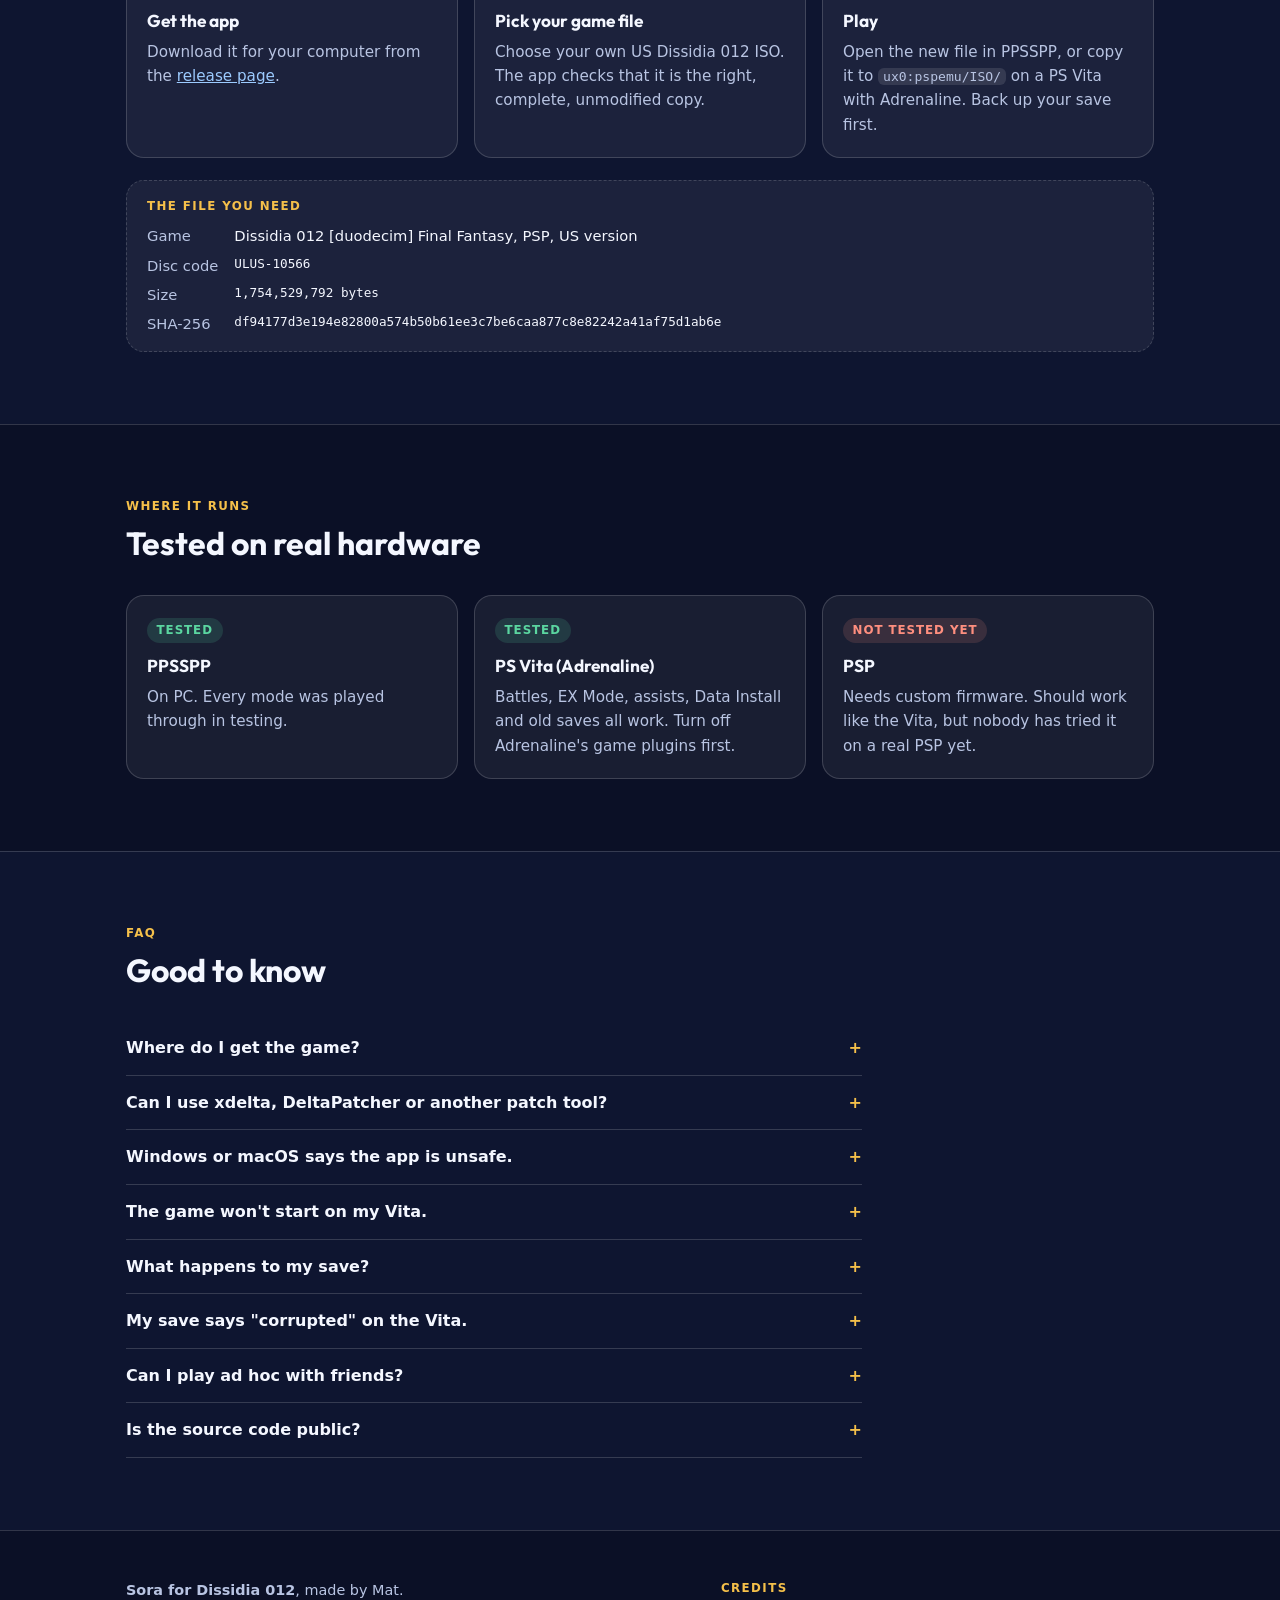
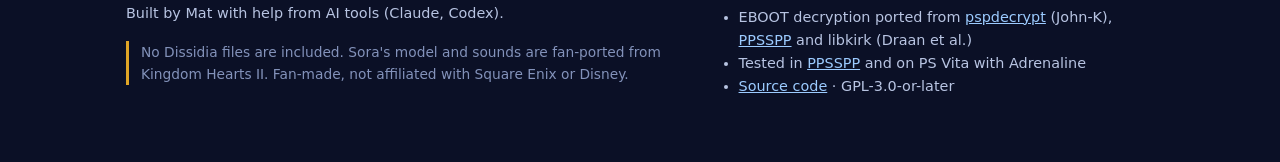
==== commit bc87639a: "Version 1.1.0: fighter-pack checklist (release format 3) The app shows a "Fighters to add" list and " ====
--- a/site/index.html
+++ b/site/index.html
@@ -174,7 +174,6 @@
           <a class="btn btn-ghost" href="#trailer">Watch the combos</a>
         </div>
         <p class="fine">Windows · macOS · Linux · free and open source (GPL-3.0). You bring your own game.</p>
-        <p class="fine">New in 1.1: a fighter checklist in the app, a new engine under Sora, and Sora's name on the Opponent Info screen. <a href="https://github.com/MatNyaga/sora-fan-patch/releases/latest">Release notes</a></p>
       </div>
       <div class="screen" id="hero-shot">
         <img src="media/shots/01-select-sora-cell.png" alt="Sora on the character select screen" onerror="this.remove()">
@@ -269,7 +268,7 @@
     </div>
     <div class="platforms">
       <div class="card"><span class="status ok">Tested</span><h3>PPSSPP</h3><p>On PC. Every mode was played through in testing.</p></div>
-      <div class="card"><span class="status ok">Tested</span><h3>PS Vita (Adrenaline)</h3><p>Version 1.1 checked on a Vita: start, Sora's battles, EX Mode, Reflect, EX Burst, saving and loading all work. Turn off Adrenaline's game plugins first.</p></div>
+      <div class="card"><span class="status ok">Tested</span><h3>PS Vita (Adrenaline)</h3><p>Battles, EX Mode, assists, Data Install and old saves all work. Turn off Adrenaline's game plugins first.</p></div>
       <div class="card"><span class="status no">Not tested yet</span><h3>PSP</h3><p>Needs custom firmware. Should work like the Vita, but nobody has tried it on a real PSP yet.</p></div>
     </div>
   </div>
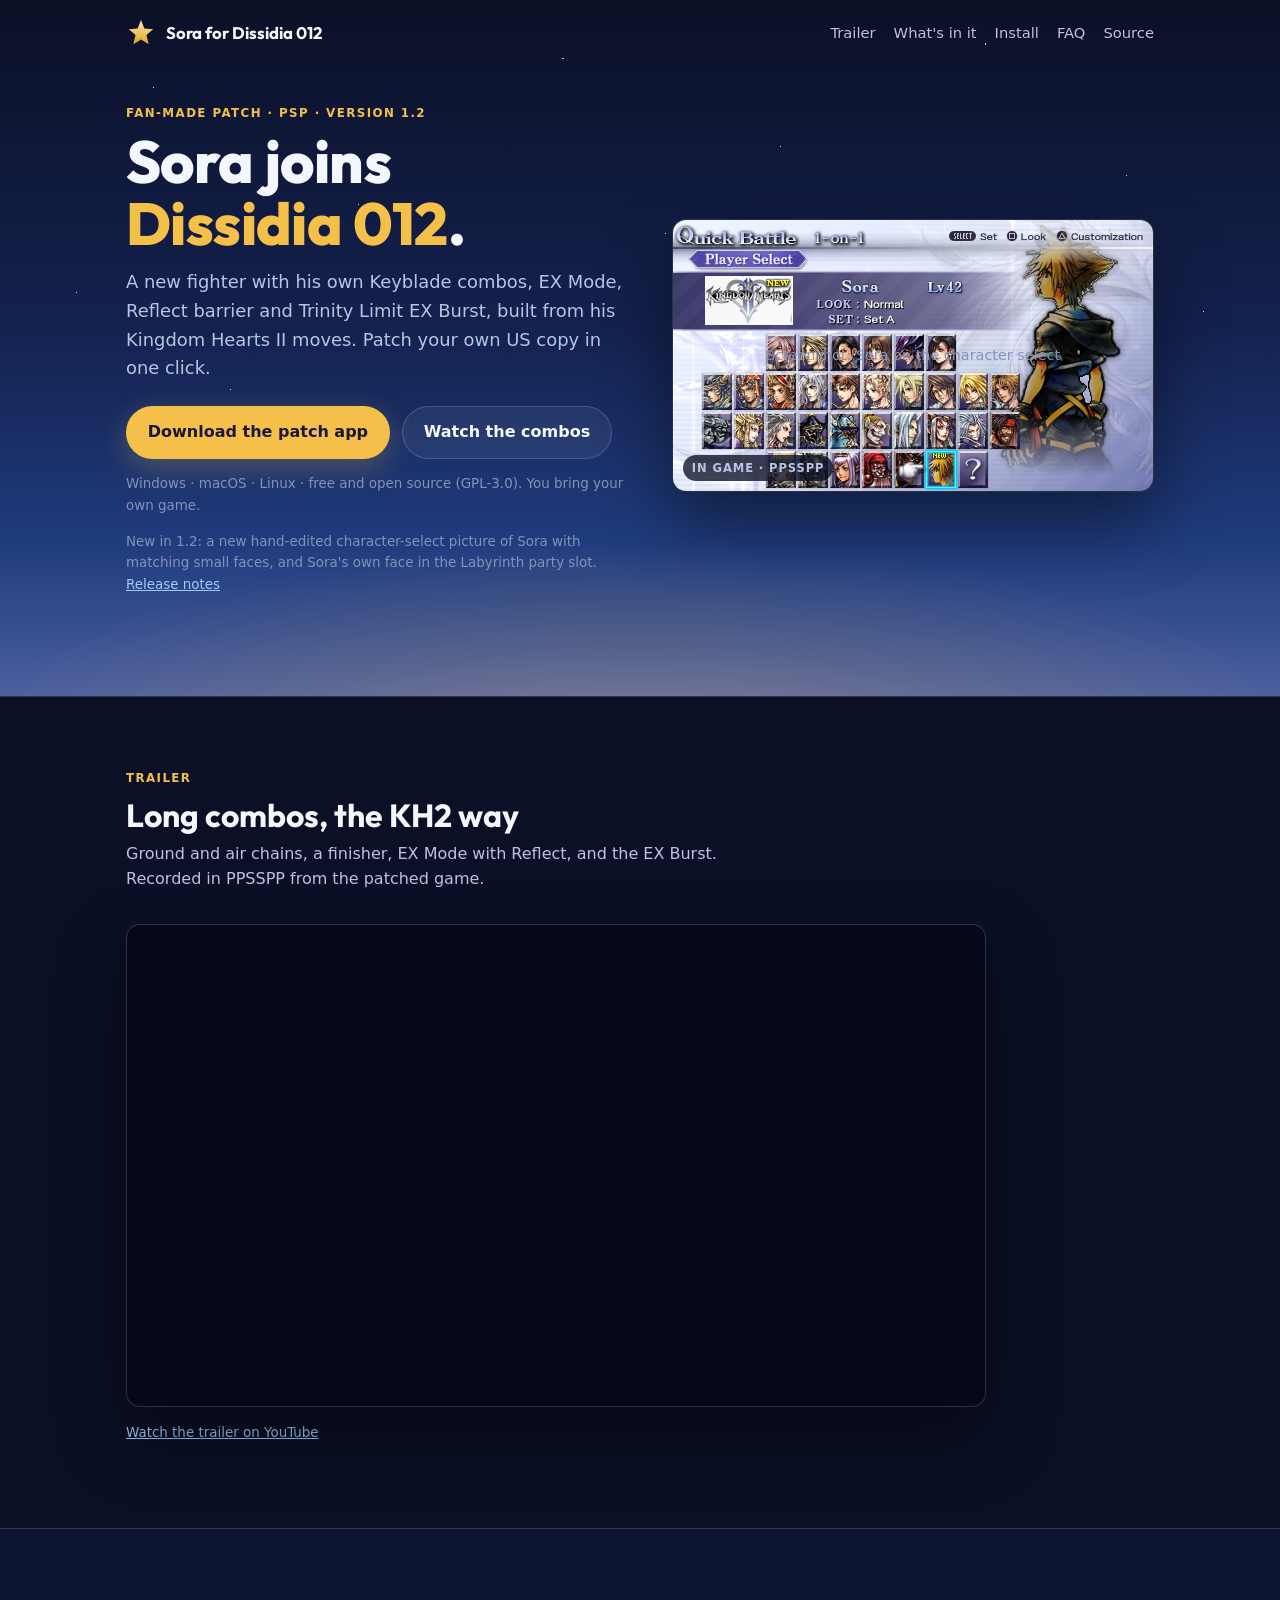
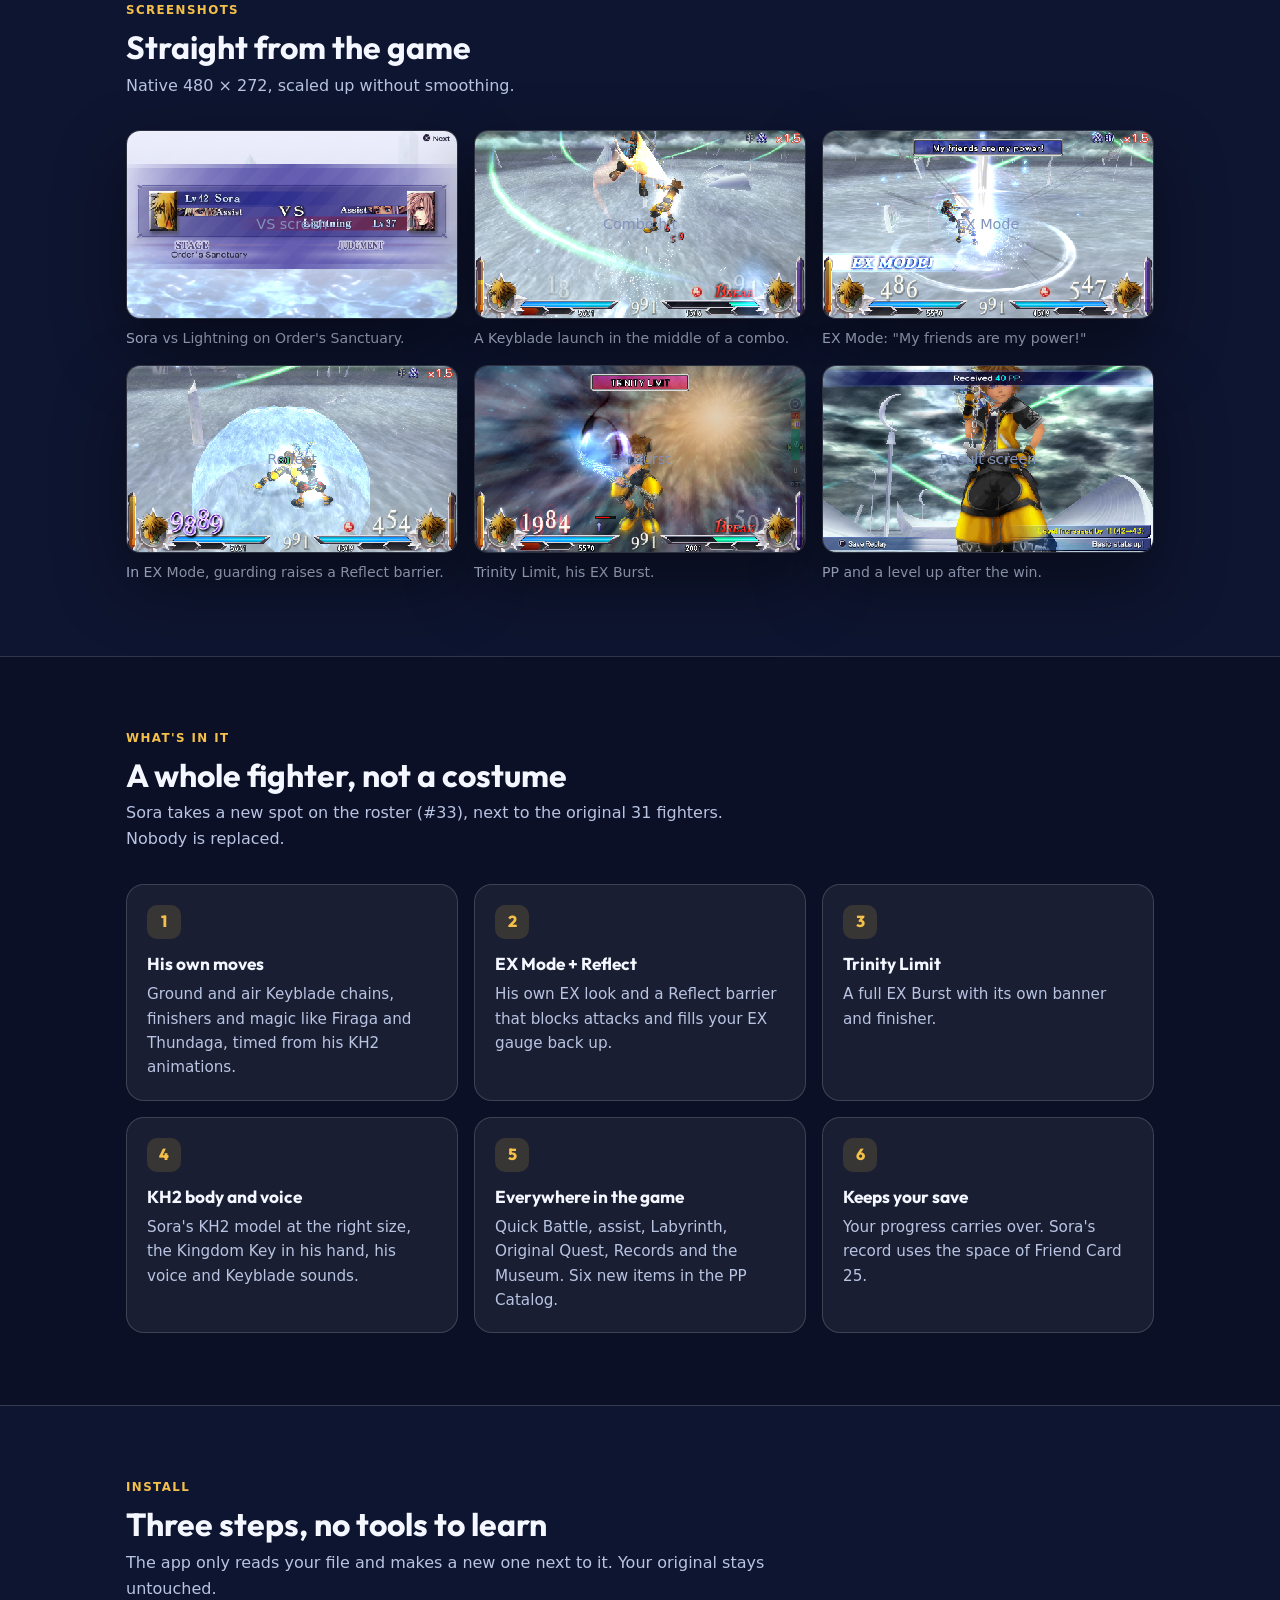
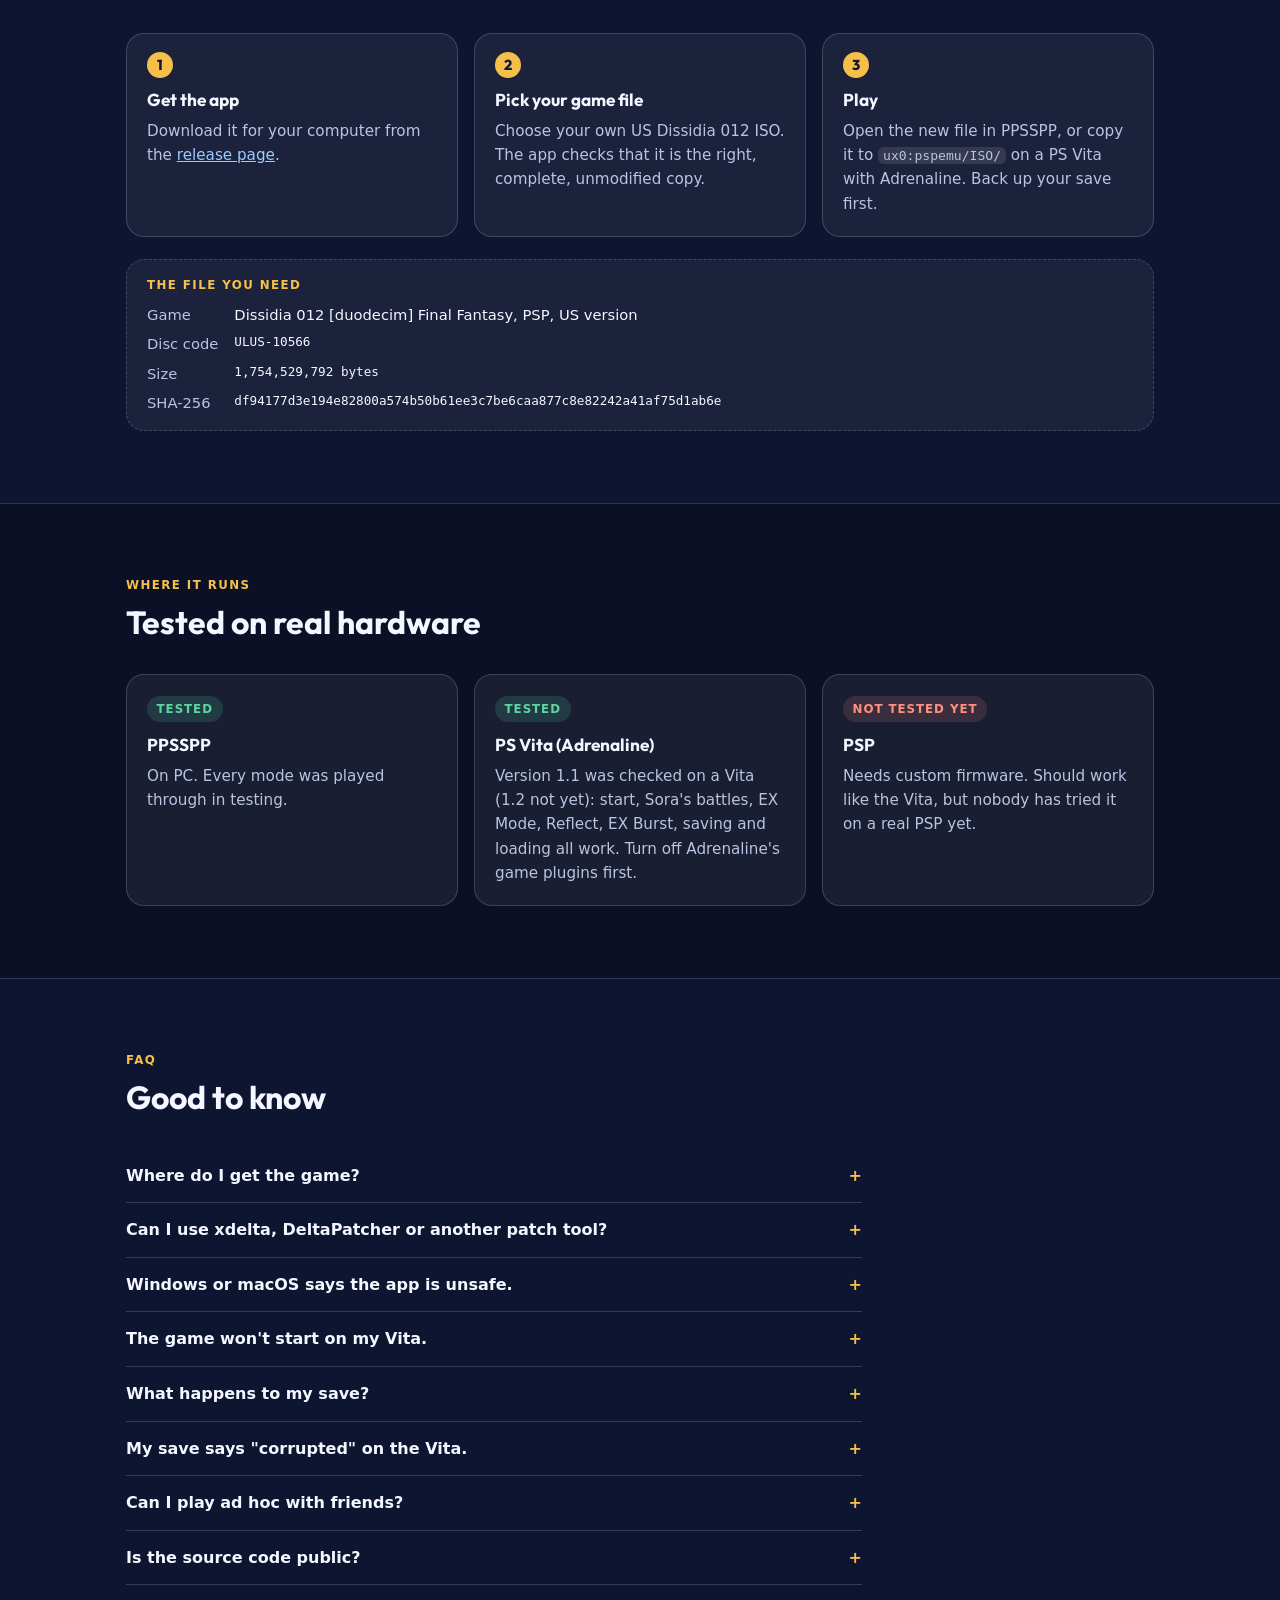
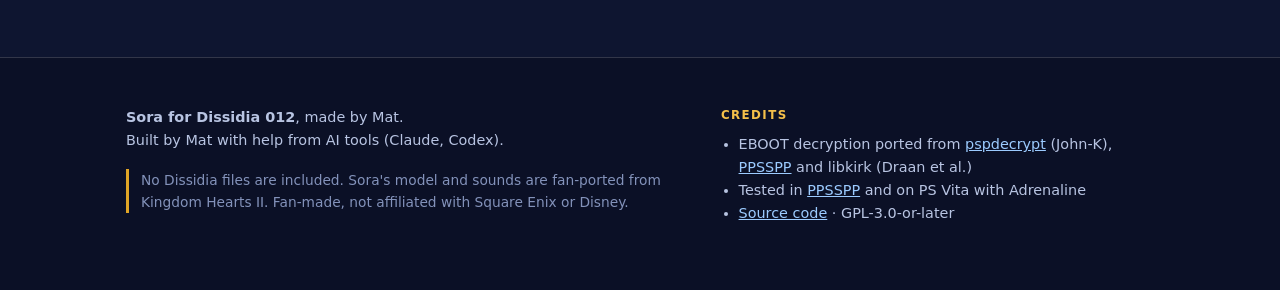
==== commit 0a6f27a4: "Version 1.2.0: new Sora menu picture, Labyrinth face fix, docs Versions bumped to 1.2.0 (core, cli, " ====
--- a/site/index.html
+++ b/site/index.html
@@ -166,7 +166,7 @@
   <div class="hero">
     <div class="wrap">
       <div>
-        <p class="label">Fan-made patch · PSP · version 1.1</p>
+        <p class="label">Fan-made patch · PSP · version 1.2</p>
         <h1>Sora joins <em>Dissidia 012</em>.</h1>
         <p class="lead">A new fighter with his own Keyblade combos, EX Mode, Reflect barrier and Trinity Limit EX Burst, built from his Kingdom Hearts II moves. Patch your own US copy in one click.</p>
         <div class="cta">
@@ -174,6 +174,7 @@
           <a class="btn btn-ghost" href="#trailer">Watch the combos</a>
         </div>
         <p class="fine">Windows · macOS · Linux · free and open source (GPL-3.0). You bring your own game.</p>
+        <p class="fine">New in 1.2: a new hand-edited character-select picture of Sora with matching small faces, and Sora's own face in the Labyrinth party slot. <a href="https://github.com/MatNyaga/sora-fan-patch/releases/latest">Release notes</a></p>
       </div>
       <div class="screen" id="hero-shot">
         <img src="media/shots/01-select-sora-cell.png" alt="Sora on the character select screen" onerror="this.remove()">
@@ -268,7 +269,7 @@
     </div>
     <div class="platforms">
       <div class="card"><span class="status ok">Tested</span><h3>PPSSPP</h3><p>On PC. Every mode was played through in testing.</p></div>
-      <div class="card"><span class="status ok">Tested</span><h3>PS Vita (Adrenaline)</h3><p>Battles, EX Mode, assists, Data Install and old saves all work. Turn off Adrenaline's game plugins first.</p></div>
+      <div class="card"><span class="status ok">Tested</span><h3>PS Vita (Adrenaline)</h3><p>Version 1.1 was checked on a Vita (1.2 not yet): start, Sora's battles, EX Mode, Reflect, EX Burst, saving and loading all work. Turn off Adrenaline's game plugins first.</p></div>
       <div class="card"><span class="status no">Not tested yet</span><h3>PSP</h3><p>Needs custom firmware. Should work like the Vita, but nobody has tried it on a real PSP yet.</p></div>
     </div>
   </div>
